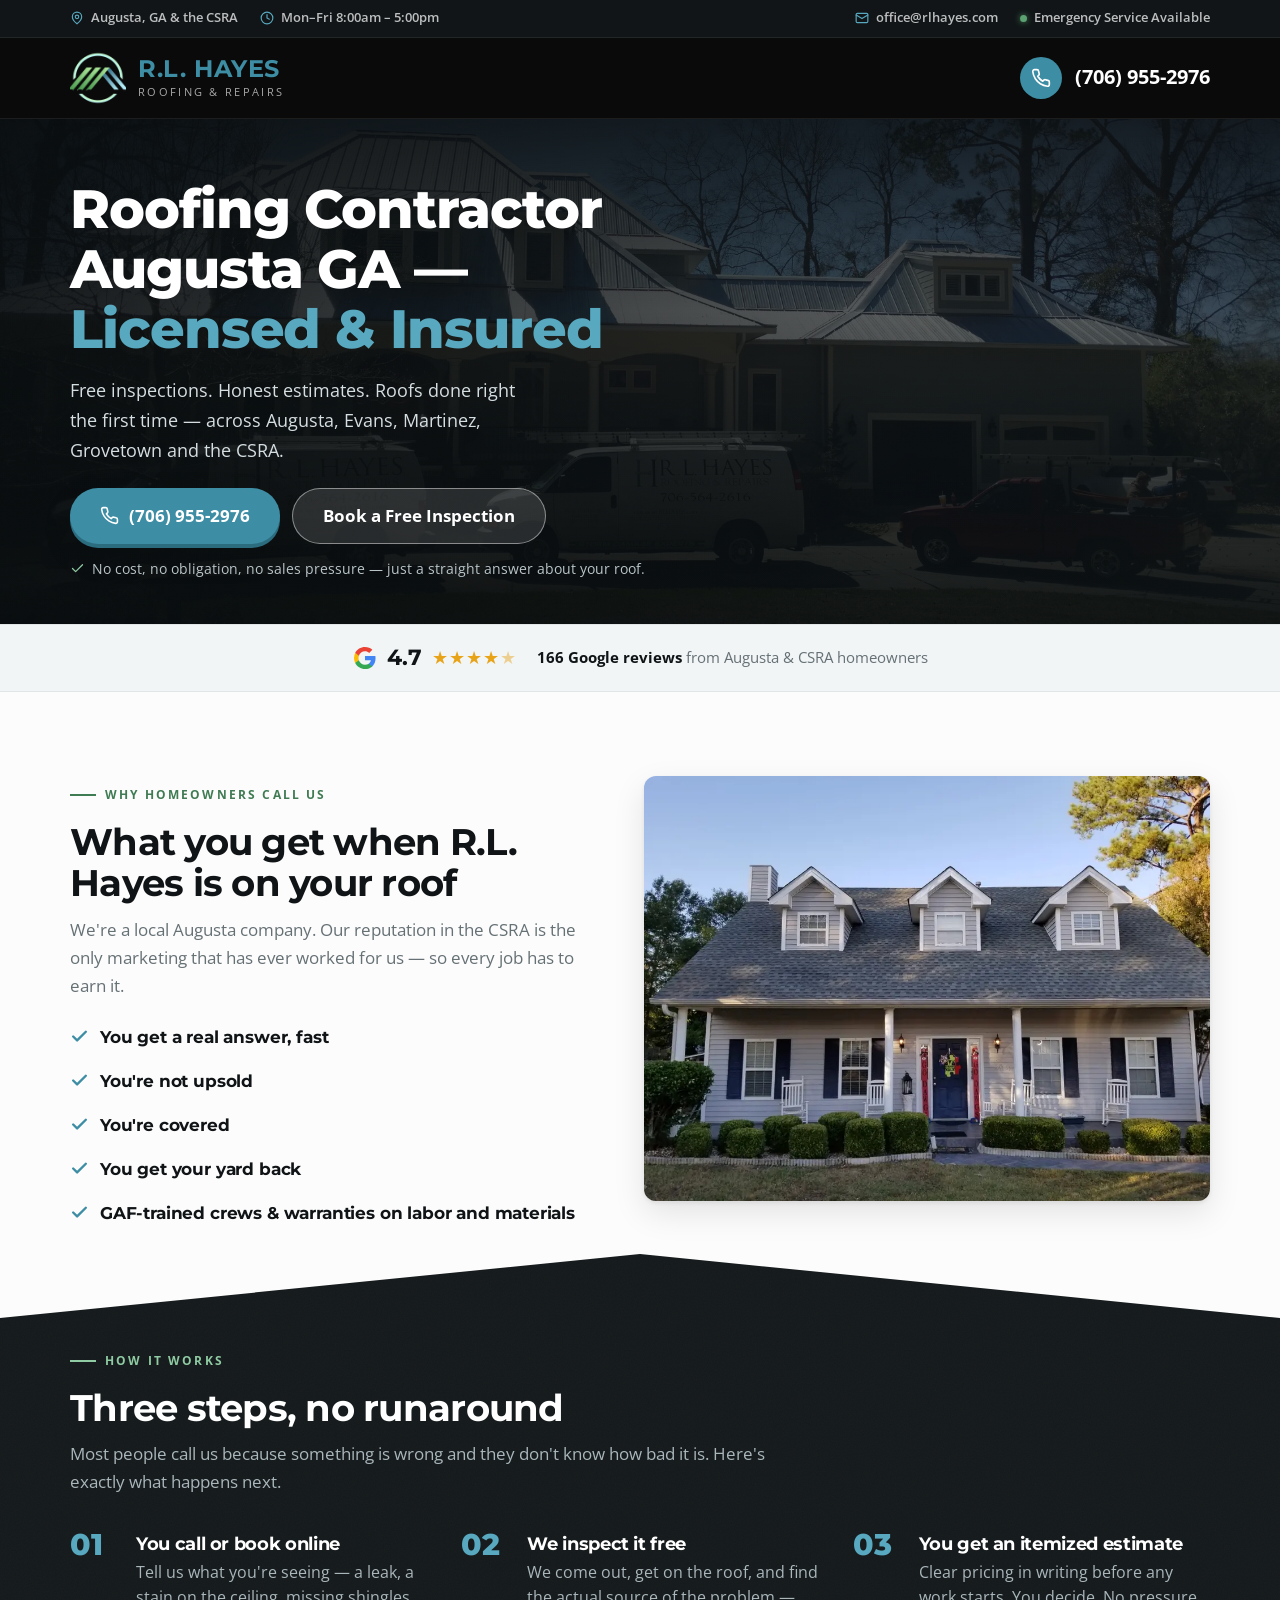
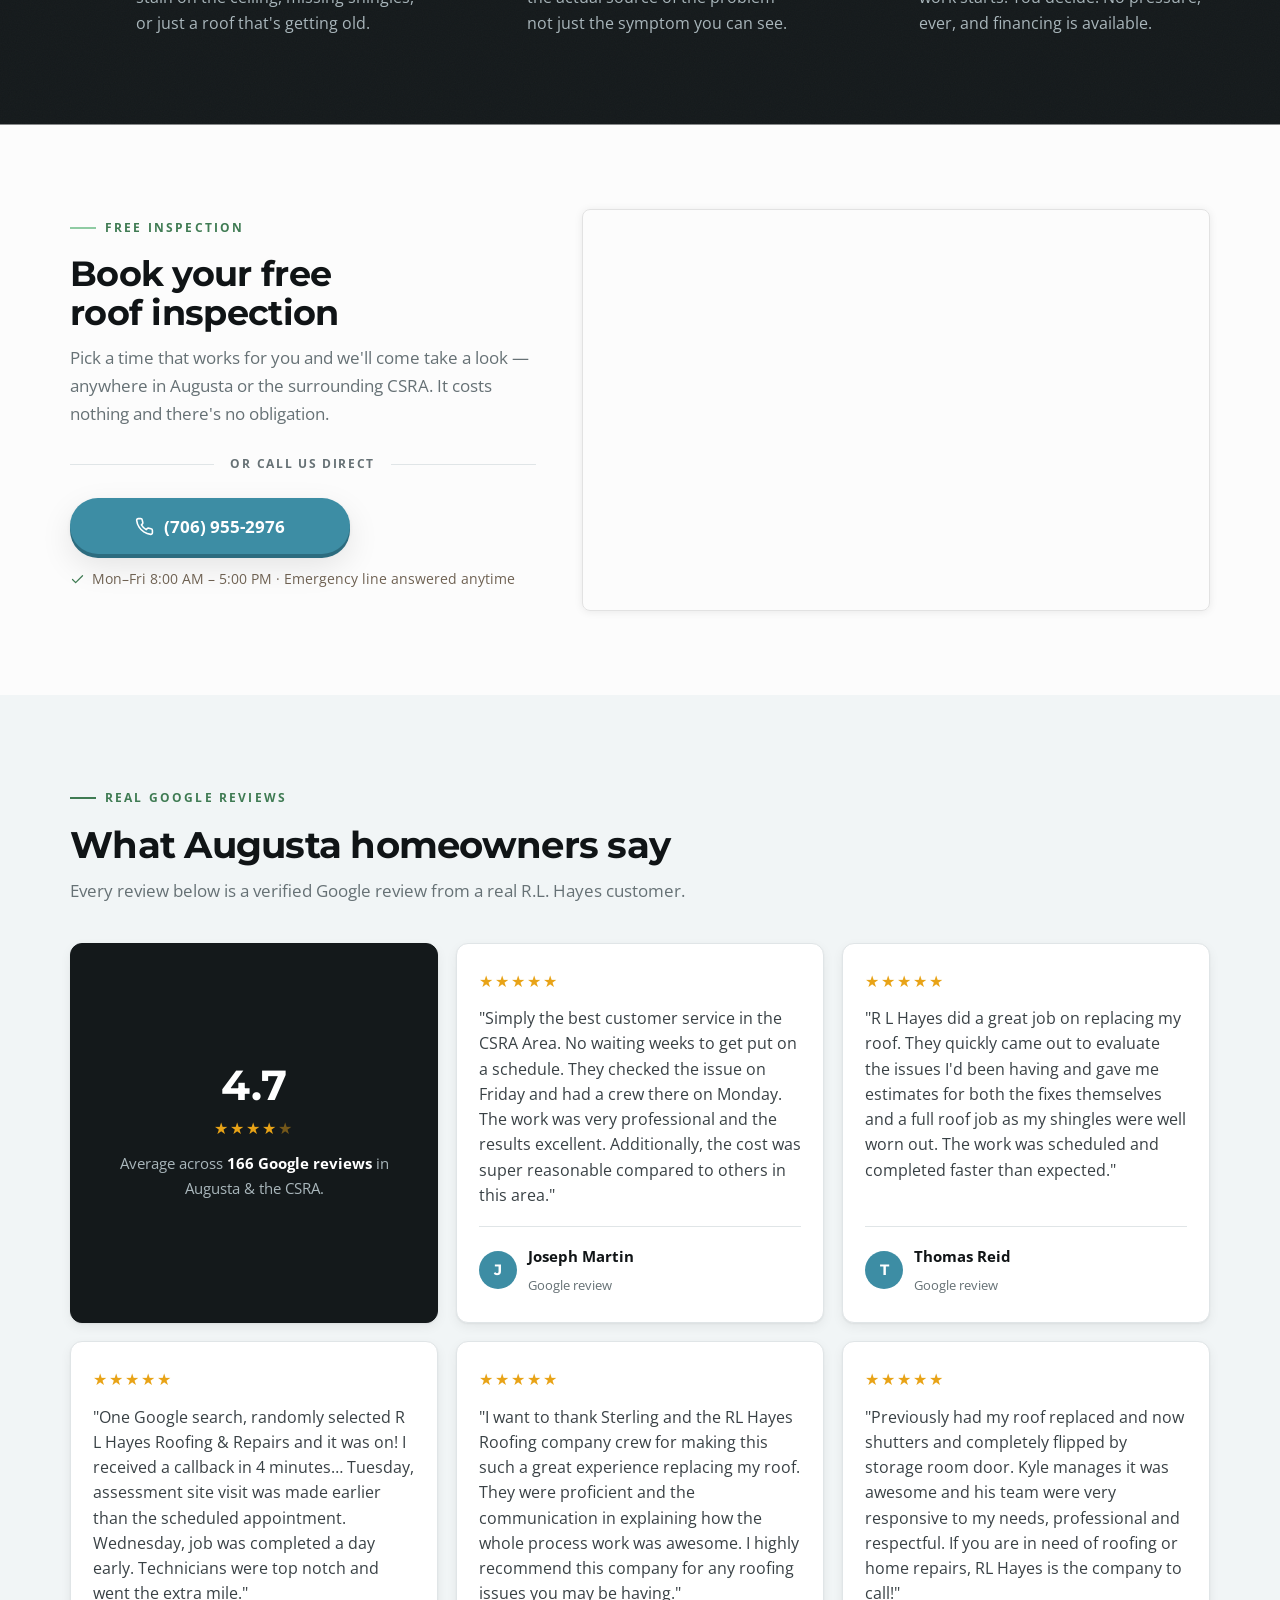
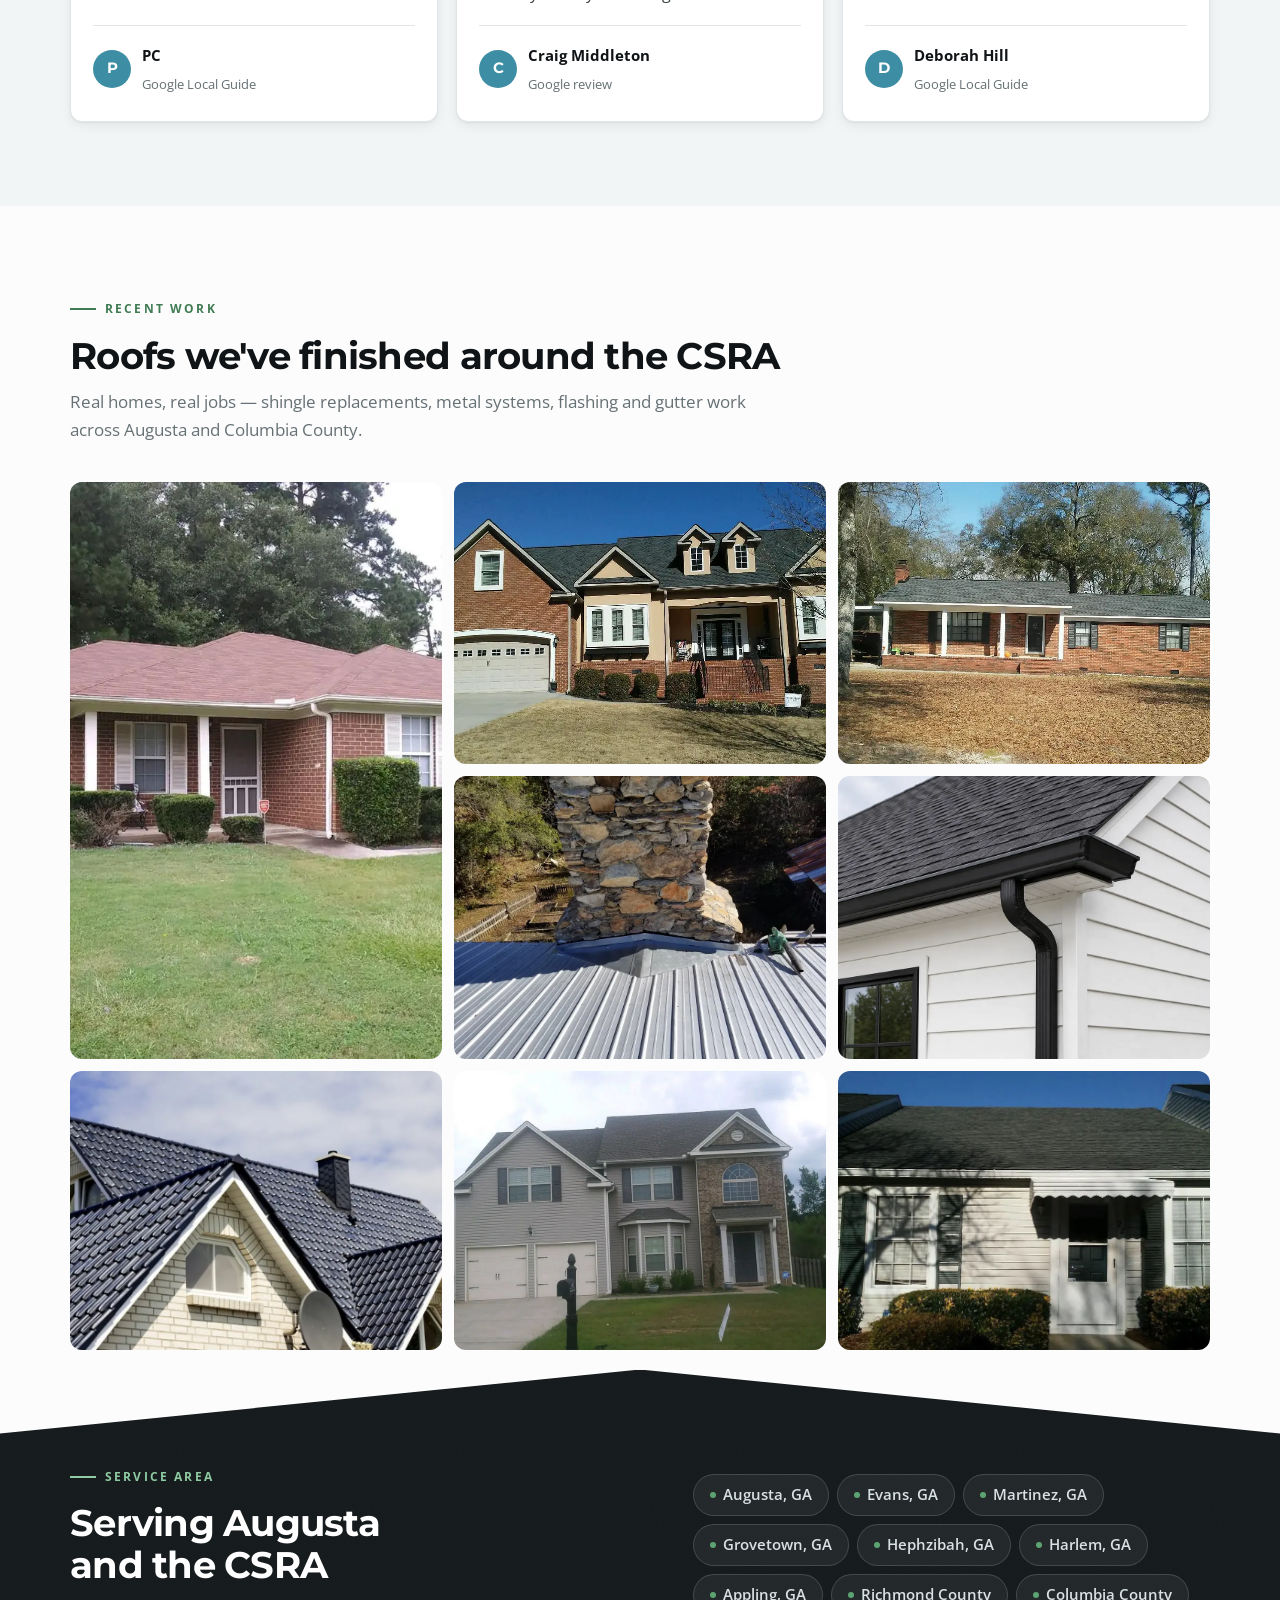
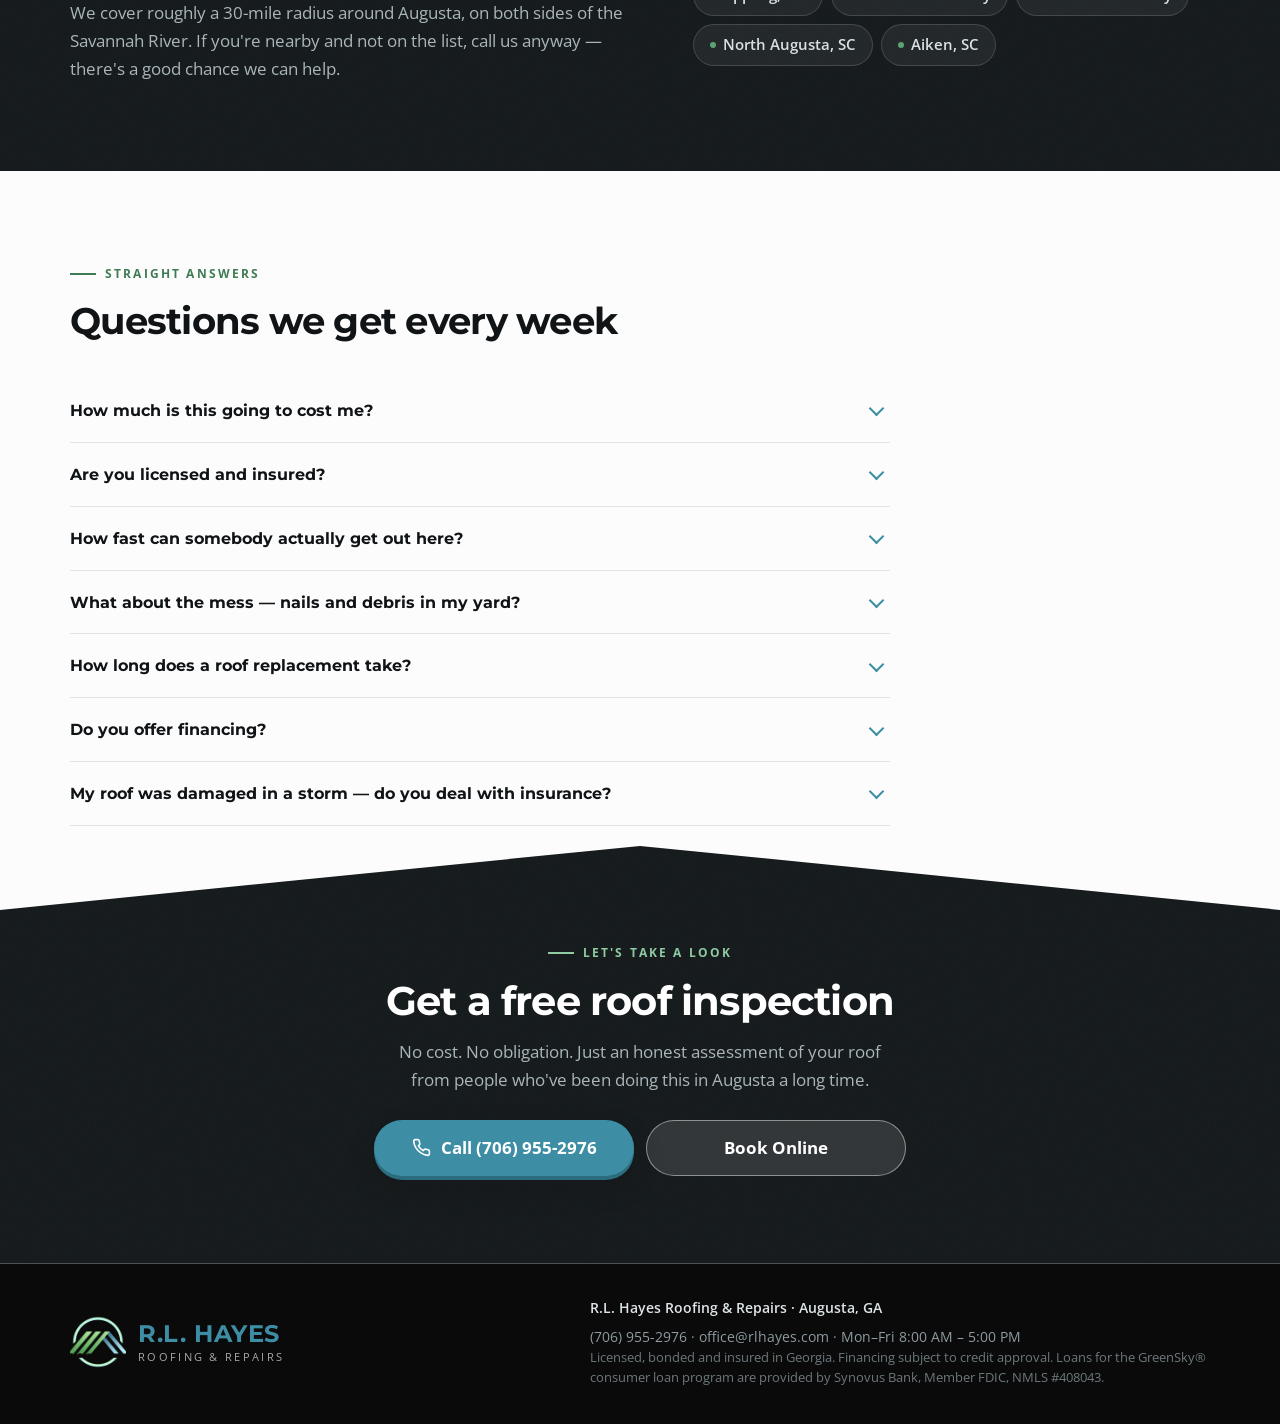
==== index.html @ 531ad945 "Move 4.7-average dark card to front of reviews grid on contractor page Co-Authored-By: Claude Fable " ====
<!DOCTYPE html>
<html lang="en">
<head>
<meta charset="utf-8">
<meta name="viewport" content="width=device-width, initial-scale=1">
<title>Roofing Contractor in Augusta, GA | R.L. Hayes Roofing &amp; Repairs</title>
<meta name="description" content="Augusta roofing contractor with 4.7 stars across 166 Google reviews. Free inspections, honest estimates, licensed &amp; insured. Call (706) 955-2976 or book online.">
<meta name="robots" content="noindex, follow">
<link rel="icon" href="assets/img/favicon.png">

<link rel="preconnect" href="https://fonts.googleapis.com">
<link rel="preconnect" href="https://fonts.gstatic.com" crossorigin>
<link href="https://fonts.googleapis.com/css2?family=Montserrat:wght@600;700;800&family=Open+Sans:wght@400;600;700&display=swap" rel="stylesheet">
<link rel="stylesheet" href="assets/css/style.css?v=2">
<link rel="preload" as="image" href="assets/img/hero-contractor.webp" fetchpriority="high">

<!-- Zenbooker booking widget -->
<link href="https://cdn.zenbooker.com/widget/latest/zenbooker.css" rel="stylesheet">

<!-- Google tag — replace AW-XXXXXXXXXX with the client's Google Ads ID -->
<script async src="https://www.googletagmanager.com/gtag/js?id=AW-XXXXXXXXXX"></script>
<script>
  window.dataLayer = window.dataLayer || [];
  function gtag(){dataLayer.push(arguments);}
  gtag('js', new Date());
  gtag('config', 'AW-XXXXXXXXXX');
</script>
</head>

<body data-page="roofing-contractor">

<!-- ===================== INFO BAR ===================== -->
<div class="infobar">
  <div class="wrap">
    <span class="info-item">
      <svg viewBox="0 0 24 24" class="ico-stroke" aria-hidden="true"><path d="M20 10c0 6-8 12-8 12S4 16 4 10a8 8 0 0 1 16 0z"/><circle cx="12" cy="10" r="3"/></svg>
      Augusta, GA &amp; the CSRA
    </span>
    <span class="info-item info-hours">
      <svg viewBox="0 0 24 24" class="ico-stroke" aria-hidden="true"><circle cx="12" cy="12" r="10"/><path d="M12 6v6l4 2"/></svg>
      Mon–Fri 8:00am – 5:00pm
    </span>
    <span class="info-gap"></span>
    <a class="info-item info-mail" href="mailto:office@rlhayes.com">
      <svg viewBox="0 0 24 24" class="ico-stroke" aria-hidden="true"><rect x="2" y="4" width="20" height="16" rx="2"/><path d="m22 7-10 6L2 7"/></svg>
      office@rlhayes.com
    </a>
    <span class="info-item">
      <span class="info-dot"></span>
      Emergency Service Available
    </span>
  </div>
</div>

<!-- ===================== HEADER ===================== -->
<header class="topbar">
  <div class="wrap">
    <div class="brand">
      <img class="brand-mark" src="assets/img/logo-mark.png" alt="R.L. Hayes Roofing &amp; Repairs" width="56" height="56">
      <span class="brand-txt">
        <span class="brand-name">R.L. HAYES</span>
        <span class="brand-sub">Roofing &amp; Repairs</span>
      </span>
    </div>
    <a class="top-call" href="tel:+17069552976" data-loc="header">
      <span class="ico">
        <svg viewBox="0 0 24 24" class="ico-stroke" aria-hidden="true"><path d="M22 16.92v3a2 2 0 0 1-2.18 2 19.79 19.79 0 0 1-8.63-3.07 19.5 19.5 0 0 1-6-6 19.79 19.79 0 0 1-3.07-8.67A2 2 0 0 1 4.11 2h3a2 2 0 0 1 2 1.72 12.84 12.84 0 0 0 .7 2.81 2 2 0 0 1-.45 2.11L8.09 9.91a16 16 0 0 0 6 6l1.27-1.27a2 2 0 0 1 2.11-.45 12.84 12.84 0 0 0 2.81.7A2 2 0 0 1 22 16.92z"/></svg>
      </span>
      <span>
        <span class="num">(706) 955-2976</span>
      </span>
    </a>
  </div>
</header>

<!-- ===================== HERO ===================== -->
<section class="hero">
  <div class="hero-media">
    <img src="assets/img/hero-contractor.webp" alt="R.L. Hayes roofing trucks parked at an Augusta area home" width="1900" height="1069" fetchpriority="high">
  </div>
  <div class="wrap">
    <div class="hero-copy">
      <h1 class="rise d1">Roofing Contractor Augusta GA — <em>Licensed &amp; Insured</em></h1>
      <p class="hero-sub rise d2">Free inspections. Honest estimates. Roofs done right the first time — across Augusta, Evans, Martinez, Grovetown and the CSRA.</p>

      <div class="cta-row rise d3">
        <a class="btn btn-call" href="tel:+17069552976" data-loc="hero">
          <svg viewBox="0 0 24 24" class="ico-stroke" aria-hidden="true"><path d="M22 16.92v3a2 2 0 0 1-2.18 2 19.79 19.79 0 0 1-8.63-3.07 19.5 19.5 0 0 1-6-6 19.79 19.79 0 0 1-3.07-8.67A2 2 0 0 1 4.11 2h3a2 2 0 0 1 2 1.72 12.84 12.84 0 0 0 .7 2.81 2 2 0 0 1-.45 2.11L8.09 9.91a16 16 0 0 0 6 6l1.27-1.27a2 2 0 0 1 2.11-.45 12.84 12.84 0 0 0 2.81.7A2 2 0 0 1 22 16.92z"/></svg>
          (706) 955-2976
        </a>
        <a class="btn btn-book" href="#book">Book a Free Inspection</a>
      </div>

      <p class="cta-note rise d4">
        <svg viewBox="0 0 24 24" class="ico-stroke" aria-hidden="true"><path d="M20 6 9 17l-5-5"/></svg>
        No cost, no obligation, no sales pressure — just a straight answer about your roof.
      </p>
    </div>
  </div>
</section>

<!-- ===================== GOOGLE STRIP ===================== -->
<div class="gbar">
  <div class="wrap">
    <div class="gbar-score">
      <svg class="g" viewBox="0 0 48 48" aria-hidden="true"><path fill="#4285F4" d="M45.1 24.5c0-1.6-.1-3.2-.4-4.7H24v8.9h11.8c-.5 2.7-2 5-4.4 6.6v5.5h7.1c4.1-3.8 6.6-9.5 6.6-16.3z"/><path fill="#34A853" d="M24 46c5.9 0 10.9-2 14.5-5.2l-7.1-5.5c-2 1.3-4.5 2.1-7.4 2.1-5.7 0-10.6-3.9-12.3-9.1H4.4v5.7C8 41.3 15.4 46 24 46z"/><path fill="#FBBC05" d="M11.7 28.3c-.4-1.3-.7-2.7-.7-4.3s.3-2.9.7-4.3v-5.7H4.4A22 22 0 0 0 2 24c0 3.6.9 6.9 2.4 9.9l7.3-5.6z"/><path fill="#EA4335" d="M24 10.6c3.2 0 6.1 1.1 8.4 3.3l6.3-6.3C34.9 4.1 29.9 2 24 2 15.4 2 8 6.7 4.4 13.7l7.3 5.7c1.7-5.2 6.6-9.1 12.3-9.1z"/></svg>
      <b>4.7</b>
      <span class="stars">★★★★<span style="opacity:.45">★</span></span>
    </div>
    <p class="gbar-txt"><b>166 Google reviews</b> from Augusta &amp; CSRA homeowners</p>
  </div>
</div>

<!-- ===================== BENEFITS ===================== -->
<section class="sec on-light">
  <div class="wrap">
    <div class="why-grid">
      <div>
        <div class="sec-head reveal">
          <span class="eyebrow">Why homeowners call us</span>
          <h2>What you get when R.L. Hayes is on your roof</h2>
          <p>We're a local Augusta company. Our reputation in the CSRA is the only marketing that has ever worked for us — so every job has to earn it.</p>
        </div>

        <ul class="checks">
          <li class="reveal" data-i="0">
            <span class="ck"><svg viewBox="0 0 24 24" class="ico-stroke" aria-hidden="true"><path d="M20 6 9 17l-5-5"/></svg></span>
            You get a real answer, fast
          </li>
          <li class="reveal" data-i="1">
            <span class="ck"><svg viewBox="0 0 24 24" class="ico-stroke" aria-hidden="true"><path d="M20 6 9 17l-5-5"/></svg></span>
            You're not upsold
          </li>
          <li class="reveal" data-i="2">
            <span class="ck"><svg viewBox="0 0 24 24" class="ico-stroke" aria-hidden="true"><path d="M20 6 9 17l-5-5"/></svg></span>
            You're covered
          </li>
          <li class="reveal" data-i="3">
            <span class="ck"><svg viewBox="0 0 24 24" class="ico-stroke" aria-hidden="true"><path d="M20 6 9 17l-5-5"/></svg></span>
            You get your yard back
          </li>
          <li class="reveal" data-i="4">
            <span class="ck"><svg viewBox="0 0 24 24" class="ico-stroke" aria-hidden="true"><path d="M20 6 9 17l-5-5"/></svg></span>
            GAF-trained crews &amp; warranties on labor and materials
          </li>
        </ul>
      </div>

      <figure class="why-img reveal" data-i="2">
        <img src="assets/img/job-cape.webp" alt="Finished shingle roof by R.L. Hayes on a two-story Augusta-area home" width="1000" height="750" loading="lazy">
      </figure>
    </div>
  </div>
</section>

<!-- ===================== STEPS ===================== -->
<section class="sec-dark pitch">
  <div class="wrap">
    <div class="sec-head reveal">
      <span class="eyebrow">How it works</span>
      <h2>Three steps, no runaround</h2>
      <p>Most people call us because something is wrong and they don't know how bad it is. Here's exactly what happens next.</p>
    </div>

    <div class="steps">
      <div class="step reveal" data-i="0">
        <h3>You call or book online</h3>
        <p>Tell us what you're seeing — a leak, a stain on the ceiling, missing shingles, or just a roof that's getting old.</p>
      </div>
      <div class="step reveal" data-i="1">
        <h3>We inspect it free</h3>
        <p>We come out, get on the roof, and find the actual source of the problem — not just the symptom you can see.</p>
      </div>
      <div class="step reveal" data-i="2">
        <h3>You get an itemized estimate</h3>
        <p>Clear pricing in writing before any work starts. You decide. No pressure, ever, and financing is available.</p>
      </div>
    </div>
  </div>
</section>

<!-- ===================== BOOKING ===================== -->
<section class="sec book-sec" id="book">
  <div class="wrap">
    <div class="book-layout">
      <div>
        <div class="book-head">
          <span class="eyebrow" style="color:var(--green-deep)">Free inspection</span>
          <h2>Book your free roof inspection</h2>
          <p>Pick a time that works for you and we'll come take a look — anywhere in Augusta or the surrounding CSRA. It costs nothing and there's no obligation.</p>
        </div>

        <div class="book-or">or call us direct</div>

        <div class="book-call">
          <a class="btn btn-call" href="tel:+17069552976" data-loc="booking-section">
            <svg viewBox="0 0 24 24" class="ico-stroke" aria-hidden="true"><path d="M22 16.92v3a2 2 0 0 1-2.18 2 19.79 19.79 0 0 1-8.63-3.07 19.5 19.5 0 0 1-6-6 19.79 19.79 0 0 1-3.07-8.67A2 2 0 0 1 4.11 2h3a2 2 0 0 1 2 1.72 12.84 12.84 0 0 0 .7 2.81 2 2 0 0 1-.45 2.11L8.09 9.91a16 16 0 0 0 6 6l1.27-1.27a2 2 0 0 1 2.11-.45 12.84 12.84 0 0 0 2.81.7A2 2 0 0 1 22 16.92z"/></svg>
            (706) 955-2976
          </a>
          <p class="cta-note" style="color:#6E6152">
            <svg viewBox="0 0 24 24" class="ico-stroke" aria-hidden="true" style="stroke:var(--green-deep)"><path d="M20 6 9 17l-5-5"/></svg>
            Mon–Fri 8:00 AM – 5:00 PM · Emergency line answered anytime
          </p>
        </div>
      </div>

      <!-- Start Zenbooker Booking Inline Embed code -->
      <div class="zen-wrapper" style="width: 100%; box-shadow: 0px 1px 8px rgba(0,0,0,0.08); border: 1px solid rgb(226, 226, 226); margin: auto; max-width: 1200px; overflow:hidden; position:relative; border-radius: 8px;">
        <div class="zenbooker-inline-widget" data-url="https://widget.zenbooker.com/book/1778688127930x942801148640165800?embed=true" style="min-width: 320px; height: 400px; border: 0; vertical-align: bottom; border-radius: 8px;"></div>
      </div>
      <!-- End Zenbooker Booking Inline Embed code -->
    </div>
  </div>
</section>

<!-- ===================== REVIEWS ===================== -->
<section class="sec sec-cream on-light">
  <div class="wrap">
    <div class="sec-head reveal">
      <span class="eyebrow">Real Google reviews</span>
      <h2>What Augusta homeowners say</h2>
      <p>Every review below is a verified Google review from a real R.L. Hayes customer.</p>
    </div>

    <div class="reviews">
      <article class="review reveal" data-i="0" style="background:var(--ink-2);border-color:var(--ink-2);color:#C8D2D6;justify-content:center;text-align:center">
        <div style="font-family:'Montserrat',sans-serif;font-weight:700;font-size:2.6rem;color:#fff;line-height:1">4.7</div>
        <div class="stars" style="justify-self:center;margin:8px 0 10px">★★★★<span style="opacity:.45">★</span></div>
        <p style="font-size:15px;color:#A9B6BB;margin:0">Average across <strong style="color:#fff">166 Google reviews</strong> in Augusta &amp; the CSRA.</p>
      </article>

      <article class="review reveal" data-i="1">
        <div class="stars">★★★★★</div>
        <blockquote>"Simply the best customer service in the CSRA Area. No waiting weeks to get put on a schedule. They checked the issue on Friday and had a crew there on Monday. The work was very professional and the results excellent. Additionally, the cost was super reasonable compared to others in this area."</blockquote>
        <footer><span class="av">J</span><span><span class="who">Joseph Martin</span><br><span class="src">Google review</span></span></footer>
      </article>

      <article class="review reveal" data-i="2">
        <div class="stars">★★★★★</div>
        <blockquote>"R L Hayes did a great job on replacing my roof. They quickly came out to evaluate the issues I'd been having and gave me estimates for both the fixes themselves and a full roof job as my shingles were well worn out. The work was scheduled and completed faster than expected."</blockquote>
        <footer><span class="av">T</span><span><span class="who">Thomas Reid</span><br><span class="src">Google review</span></span></footer>
      </article>

      <article class="review reveal" data-i="3">
        <div class="stars">★★★★★</div>
        <blockquote>"One Google search, randomly selected R L Hayes Roofing &amp; Repairs and it was on! I received a callback in 4 minutes… Tuesday, assessment site visit was made earlier than the scheduled appointment. Wednesday, job was completed a day early. Technicians were top notch and went the extra mile."</blockquote>
        <footer><span class="av">P</span><span><span class="who">PC</span><br><span class="src">Google Local Guide</span></span></footer>
      </article>

      <article class="review reveal" data-i="4">
        <div class="stars">★★★★★</div>
        <blockquote>"I want to thank Sterling and the RL Hayes Roofing company crew for making this such a great experience replacing my roof. They were proficient and the communication in explaining how the whole process work was awesome. I highly recommend this company for any roofing issues you may be having."</blockquote>
        <footer><span class="av">C</span><span><span class="who">Craig Middleton</span><br><span class="src">Google review</span></span></footer>
      </article>

      <article class="review reveal" data-i="5">
        <div class="stars">★★★★★</div>
        <blockquote>"Previously had my roof replaced and now shutters and completely flipped by storage room door. Kyle manages it was awesome and his team were very responsive to my needs, professional and respectful. If you are in need of roofing or home repairs, RL Hayes is the company to call!"</blockquote>
        <footer><span class="av">D</span><span><span class="who">Deborah Hill</span><br><span class="src">Google Local Guide</span></span></footer>
      </article>
    </div>
  </div>
</section>

<!-- ===================== GALLERY ===================== -->
<section class="sec on-light">
  <div class="wrap">
    <div class="sec-head reveal">
      <span class="eyebrow">Recent work</span>
      <h2>Roofs we've finished around the CSRA</h2>
      <p>Real homes, real jobs — shingle replacements, metal systems, flashing and gutter work across Augusta and Columbia County.</p>
    </div>

    <div class="gallery reveal">
      <figure class="tall"><img src="assets/img/job-cape-cod.webp" alt="Completed shingle roof replacement on a brick home" loading="lazy" width="1000" height="750"></figure>
      <figure><img src="assets/img/job-brick-two-story.webp" alt="New architectural shingle roof on a two-story brick home" loading="lazy" width="1000" height="563"></figure>
      <figure><img src="assets/img/job-white-metal.webp" alt="Standing seam metal roof installed on a farmhouse" loading="lazy" width="1000" height="563"></figure>
      <figure><img src="assets/img/job-chimney-flashing.webp" alt="Chimney flashing detail on a metal roof" loading="lazy" width="1000" height="750"></figure>
      <figure><img src="assets/img/job-gutter.webp" alt="New gutter and downspout installation" loading="lazy" width="1000" height="800"></figure>
      <figure><img src="assets/img/job-ranch-shingle.webp" alt="Ranch home with a completed shingle roof" loading="lazy" width="1000" height="608"></figure>
      <figure><img src="assets/img/job-two-story-tan.webp" alt="Two-story home with a new roof in the CSRA" loading="lazy" width="1000" height="750"></figure>
      <figure><img src="assets/img/job-green-ranch.webp" alt="Ranch home with a newly replaced roof in Augusta" loading="lazy" width="1000" height="563"></figure>
    </div>
  </div>
</section>

<!-- ===================== SERVICE AREA ===================== -->
<section class="sec-dark pitch">
  <div class="wrap">
    <div class="area-grid">
      <div class="reveal">
        <span class="eyebrow">Service area</span>
        <h2 style="font-size:clamp(1.6rem,5.4vw,2.3rem);margin-bottom:14px">Serving Augusta and the CSRA</h2>
        <p style="color:#A9B6BB">We cover roughly a 30-mile radius around Augusta, on both sides of the Savannah River. If you're nearby and not on the list, call us anyway — there's a good chance we can help.</p>
      </div>
      <ul class="cities reveal" data-i="1">
        <li>Augusta, GA</li>
        <li>Evans, GA</li>
        <li>Martinez, GA</li>
        <li>Grovetown, GA</li>
        <li>Hephzibah, GA</li>
        <li>Harlem, GA</li>
        <li>Appling, GA</li>
        <li>Richmond County</li>
        <li>Columbia County</li>
        <li>North Augusta, SC</li>
        <li>Aiken, SC</li>
      </ul>
    </div>
  </div>
</section>

<!-- ===================== FAQ ===================== -->
<section class="sec on-light">
  <div class="wrap">
    <div class="sec-head reveal">
      <span class="eyebrow">Straight answers</span>
      <h2>Questions we get every week</h2>
    </div>

    <div class="faq reveal">
      <details>
        <summary>How much is this going to cost me?</summary>
        <div class="ans"><p>It depends on the size and pitch of your roof, the material you choose, and how much of the decking underneath needs replacing — which nobody can tell you honestly over the phone. That's why the inspection and the written, itemized estimate are free. You'll see the number before you commit to anything.</p></div>
      </details>
      <details>
        <summary>Are you licensed and insured?</summary>
        <div class="ans"><p>Yes — R.L. Hayes Roofing &amp; Repairs is licensed, bonded and insured in Georgia, and our crews are GAF-trained. We carry warranties on both labor and materials, and you get all the manufacturer paperwork when the job is done.</p></div>
      </details>
      <details>
        <summary>How fast can somebody actually get out here?</summary>
        <div class="ans"><p>Quickly. Free inspections are usually scheduled within a few days, and genuine emergencies — active leaks, storm damage, exposed decking — get priority. Call the number on this page and we'll tell you the soonest we can be there.</p></div>
      </details>
      <details>
        <summary>What about the mess — nails and debris in my yard?</summary>
        <div class="ans"><p>Cleanup is part of the job. We clear the property and do a final walkthrough with you before we leave, so you can point out anything you're not happy with while we're still there.</p></div>
      </details>
      <details>
        <summary>How long does a roof replacement take?</summary>
        <div class="ans"><p>Most homes we replace are finished in a day or two. We schedule it at a time that works for your household and give you a clear start and end date up front.</p></div>
      </details>
      <details>
        <summary>Do you offer financing?</summary>
        <div class="ans"><p>Yes. We're a GreenSky® merchant, so you can break a roofing project into monthly payments instead of paying it all at once. Checking your options doesn't affect your credit. Ask us when we come out.</p></div>
      </details>
      <details>
        <summary>My roof was damaged in a storm — do you deal with insurance?</summary>
        <div class="ans"><p>We do this constantly. Call us <em>before</em> you call your insurance company if you can: we'll inspect and photograph the damage in the format adjusters need, before anything gets disturbed, then work with your adjuster directly.</p></div>
      </details>
    </div>
  </div>
</section>

<!-- ===================== FINAL CTA ===================== -->
<section class="sec-dark pitch final">
  <div class="wrap narrow">
    <span class="eyebrow" style="justify-content:center">Let's take a look</span>
    <h2>Get a free roof inspection</h2>
    <p>No cost. No obligation. Just an honest assessment of your roof from people who've been doing this in Augusta a long time.</p>
    <div class="cta-row">
      <a class="btn btn-call" href="tel:+17069552976" data-loc="final">
        <svg viewBox="0 0 24 24" class="ico-stroke" aria-hidden="true"><path d="M22 16.92v3a2 2 0 0 1-2.18 2 19.79 19.79 0 0 1-8.63-3.07 19.5 19.5 0 0 1-6-6 19.79 19.79 0 0 1-3.07-8.67A2 2 0 0 1 4.11 2h3a2 2 0 0 1 2 1.72 12.84 12.84 0 0 0 .7 2.81 2 2 0 0 1-.45 2.11L8.09 9.91a16 16 0 0 0 6 6l1.27-1.27a2 2 0 0 1 2.11-.45 12.84 12.84 0 0 0 2.81.7A2 2 0 0 1 22 16.92z"/></svg>
        Call (706) 955-2976
      </a>
      <a class="btn btn-book" href="#book">Book Online</a>
    </div>
  </div>
</section>

<!-- ===================== FOOTER ===================== -->
<footer class="foot">
  <div class="wrap">
    <div class="brand">
      <img class="brand-mark" src="assets/img/logo-mark.png" alt="R.L. Hayes Roofing &amp; Repairs" width="48" height="48">
      <span class="brand-txt">
        <span class="brand-name">R.L. HAYES</span>
        <span class="brand-sub">Roofing &amp; Repairs</span>
      </span>
    </div>
    <div>
      <p class="nap">R.L. Hayes Roofing &amp; Repairs · Augusta, GA</p>
      <p style="margin:0">(706) 955-2976 · office@rlhayes.com · Mon–Fri 8:00 AM – 5:00 PM</p>
      <p class="fine">Licensed, bonded and insured in Georgia. Financing subject to credit approval. Loans for the GreenSky® consumer loan program are provided by Synovus Bank, Member FDIC, NMLS #408043.</p>
    </div>
  </div>
</footer>

<!-- ===================== STICKY MOBILE CALL BAR ===================== -->
<div class="callbar">
  <a class="btn btn-call" href="tel:+17069552976" data-loc="sticky-bar">(706) 955-2976</a>
  <a class="btn btn-book" href="#book">Book Inspection</a>
</div>

<script src="https://cdn.zenbooker.com/widget/latest/zenbooker.js" defer></script>
<script src="assets/js/main.js?v=2" defer></script>
</body>
</html>
---- assets/css/style.css ----
/* ==========================================================================
   R.L. Hayes Roofing & Repairs — Google Ads landing pages
   Brand matched to rlhayes.com (2026 refresh):
     black header, teal #3D8DA4 primary, green #5CA372 secondary,
     Montserrat headings, Open Sans body, pill buttons.
   Signature motif: the roof-pitch notch — it echoes the chevron in the logo mark.
   ========================================================================== */

:root {
  /* Brand — taken from rlhayes.com computed styles */
  --teal:        #3D8DA4;   /* --primary: 193 46% 44% */
  --teal-bright: #58A9C0;
  --teal-deep:   #2C6C7F;
  --teal-pale:   #E4F0F4;   /* --accent: 193 40% 92% */
  --green:       #5CA372;   /* --secondary: 139 28% 50% */
  --green-deep:  #3F7B53;
  --green-soft:  #8FCBA3;

  --ink:      #0A0A0A;      /* header black */
  --ink-2:    #14191B;      /* dark sections */
  --ink-3:    #1E2427;

  --paper:  #FCFCFC;
  --mist:   #F1F5F6;
  --line:   #E0E5E7;
  --body:   #2B3134;
  --muted:  #667175;
  --star:   #E8A317;
  --alert:  #C4472B;

  --wrap: 1180px;
  --r: 12px;
  --pill: 999px;
  --pitch: 46px;

  --shadow-sm: 0 1px 2px rgba(10,10,10,.05), 0 4px 12px rgba(10,10,10,.06);
  --shadow-md: 0 2px 4px rgba(10,10,10,.07), 0 12px 32px rgba(10,10,10,.10);

  --grain: url("data:image/svg+xml,%3Csvg xmlns='http://www.w3.org/2000/svg' width='140' height='140'%3E%3Cfilter id='n'%3E%3CfeTurbulence type='fractalNoise' baseFrequency='.85' numOctaves='3'/%3E%3C/filter%3E%3Crect width='140' height='140' filter='url(%23n)' opacity='.32'/%3E%3C/svg%3E");
}

*, *::before, *::after { box-sizing: border-box; }

html { -webkit-text-size-adjust: 100%; scroll-behavior: smooth; }

body {
  margin: 0;
  background: var(--paper);
  color: var(--body);
  font: 400 17px/1.65 "Open Sans", ui-sans-serif, -apple-system, sans-serif;
  -webkit-font-smoothing: antialiased;
  overflow-x: hidden;
}

img { max-width: 100%; display: block; }

h1, h2, h3, .display {
  font-family: "Montserrat", ui-sans-serif, sans-serif;
  font-weight: 700;
  letter-spacing: -.02em;
  line-height: 1.12;
  color: #101416;
  margin: 0;
  text-wrap: balance;
}

p { margin: 0 0 1em; text-wrap: pretty; }
p:last-child { margin-bottom: 0; }

a { color: inherit; }

.wrap { width: 100%; max-width: var(--wrap); margin-inline: auto; padding-inline: 20px; }
.narrow { max-width: 780px; }

section { position: relative; }

/* --- Roof-pitch notch: echoes the chevron in the logo mark --------------- */
.pitch {
  clip-path: polygon(0 var(--pitch), 50% 0, 100% var(--pitch), 100% 100%, 0 100%);
  margin-top: calc(var(--pitch) * -1);
  padding-top: calc(var(--pitch) + 54px);
}

/* --- Eyebrow label ------------------------------------------------------ */
.eyebrow {
  display: inline-flex; align-items: center; gap: 9px;
  font-size: 12px; font-weight: 700;
  letter-spacing: .18em; text-transform: uppercase;
  color: var(--green-soft); margin-bottom: 16px;
}
.eyebrow::before { content: ""; width: 26px; height: 2px; background: var(--green-soft); flex: none; }
.on-light .eyebrow { color: var(--green-deep); }
.on-light .eyebrow::before { background: var(--green-deep); }

/* ==========================================================================
   Info bar — thin utility strip above the header, matching rlhayes.com
   ========================================================================== */
.infobar {
  position: relative; z-index: 21;
  background: #111517;
  border-bottom: 1px solid rgba(255,255,255,.07);
}
.infobar .wrap {
  display: flex; align-items: center; gap: 22px;
  padding-block: 8px;
  font-size: 12.5px; font-weight: 600; color: rgba(255,255,255,.72);
}
.info-item {
  display: inline-flex; align-items: center; gap: 7px;
  color: inherit; text-decoration: none; white-space: nowrap;
}
a.info-item:hover { color: #fff; }
.info-item svg { width: 14px; height: 14px; flex: none; }
.info-item svg.ico-stroke { stroke: var(--teal-bright); }
.info-gap { flex: 1; }
.info-dot {
  width: 7px; height: 7px; border-radius: 50%; flex: none;
  background: var(--green); box-shadow: 0 0 6px rgba(92,163,114,.8);
}

/* ==========================================================================
   Header — black bar + logo lockup, matching rlhayes.com
   ========================================================================== */
.topbar {
  position: relative; z-index: 20;
  background: var(--ink);
  border-bottom: 1px solid rgba(255,255,255,.08);
}
.topbar .wrap {
  display: flex; align-items: center; justify-content: space-between;
  gap: 16px; padding-block: 12px;
}

.brand { display: flex; align-items: center; gap: 12px; }
.brand-mark { width: 56px; height: 56px; flex: none; }
.brand-txt { display: flex; flex-direction: column; line-height: 1; }
.brand-name {
  font-family: "Montserrat", sans-serif; font-weight: 700;
  font-size: 24px; letter-spacing: .6px; color: var(--teal);
}
.brand-sub {
  font-size: 10.5px; font-weight: 400; letter-spacing: .22em;
  text-transform: uppercase; color: rgba(255,255,255,.65); margin-top: 6px;
}

.top-call { display: flex; align-items: center; gap: 13px; text-decoration: none; }
.top-call .num {
  font-family: "Open Sans", sans-serif; font-weight: 700;
  font-size: 20px; color: #fff; line-height: 1.1; white-space: nowrap;
}
.top-call .lbl {
  display: block; font-size: 10.5px; font-weight: 600; letter-spacing: .1em;
  text-transform: uppercase; color: rgba(255,255,255,.5); margin-top: 3px;
}
.top-call .ico {
  width: 42px; height: 42px; flex: none; border-radius: 50%;
  background: var(--teal); display: grid; place-items: center;
}
.top-call .ico svg { width: 20px; height: 20px; }

/* ==========================================================================
   Hero
   ========================================================================== */
.hero { position: relative; background: var(--ink); overflow: hidden; }
.hero-media { position: absolute; inset: 0; }
.hero-media img { width: 100%; height: 100%; object-fit: cover; }
.hero-media::after {
  content: ""; position: absolute; inset: 0;
  background:
    linear-gradient(180deg, rgba(8,12,14,.88) 0%, rgba(8,12,14,.60) 38%, rgba(8,12,14,.92) 100%),
    linear-gradient(90deg, rgba(8,12,14,.86) 0%, rgba(8,12,14,.18) 72%);
}
.hero-media::before {
  content: ""; position: absolute; inset: 0; z-index: 2;
  background-image: var(--grain); opacity: .14; mix-blend-mode: overlay;
  pointer-events: none;
}
.hero .wrap { position: relative; z-index: 3; padding-block: 46px 40px; }
.hero-copy { max-width: 680px; color: #fff; }

.hero h1 {
  font-size: clamp(1.95rem, 7vw, 3.35rem);
  font-weight: 800; color: #fff; margin-bottom: 16px;
}
.hero h1 em { font-style: normal; color: var(--teal-bright); }

.hero-sub {
  font-size: clamp(1rem, 4vw, 1.15rem);
  color: #D5DEE1; max-width: 46ch; margin-bottom: 22px;
}

/* Trust trio — exactly three, above the fold */
.trio { display: flex; flex-wrap: wrap; gap: 8px; margin-bottom: 24px; padding: 0; list-style: none; }
.trio li {
  display: flex; align-items: center; gap: 7px;
  background: rgba(255,255,255,.10);
  border: 1px solid rgba(255,255,255,.20);
  backdrop-filter: blur(3px);
  border-radius: var(--pill); padding: 7px 15px 7px 12px;
  font-size: 13.5px; font-weight: 600; color: #fff;
}
.trio svg { width: 15px; height: 15px; flex: none; }
.trio .stars { color: var(--star); letter-spacing: -1px; }

/* CTA buttons — pills, matching their site */
.cta-row { display: flex; flex-wrap: wrap; gap: 12px; }

.btn {
  display: inline-flex; align-items: center; justify-content: center; gap: 10px;
  min-height: 56px; padding: 0 30px;
  border: 0; border-radius: var(--pill);
  font: 700 17px/1 "Open Sans", sans-serif;
  text-decoration: none; cursor: pointer;
  transition: transform .16s ease, box-shadow .16s ease, background .16s ease;
}
.btn svg { width: 19px; height: 19px; flex: none; }
.btn:hover { transform: translateY(-2px); }
.btn:active { transform: translateY(0); }

.btn-call {
  background: var(--teal); color: #fff;
  box-shadow: 0 4px 0 var(--teal-deep), var(--shadow-md);
}
.btn-call:hover { background: var(--teal-bright); }
.btn-call:active { box-shadow: 0 1px 0 var(--teal-deep); transform: translateY(3px); }

.btn-book {
  background: rgba(255,255,255,.12); color: #fff;
  border: 1.5px solid rgba(255,255,255,.45);
  backdrop-filter: blur(4px);
}
.btn-book:hover { background: rgba(255,255,255,.2); }

.on-light .btn-book {
  background: #fff; color: var(--teal);
  border: 1.5px solid var(--teal);
  box-shadow: var(--shadow-sm);
}
.on-light .btn-book:hover { background: var(--teal-pale); }

.cta-note {
  margin-top: 14px; font-size: 13.5px; color: #B9C5C9;
  display: flex; align-items: center; gap: 7px;
}
.cta-note svg { width: 15px; height: 15px; flex: none; }

/* ==========================================================================
   Google review strip
   ========================================================================== */
.gbar { background: var(--mist); border-block: 1px solid var(--line); }
.gbar .wrap {
  display: flex; align-items: center; justify-content: center;
  flex-wrap: wrap; gap: 10px 20px; padding-block: 15px; text-align: center;
}
.gbar-score { display: flex; align-items: center; gap: 10px; }
.gbar-score .g { width: 24px; height: 24px; flex: none; }
.gbar-score b { font-family: "Montserrat", sans-serif; font-size: 22px; color: #101416; }
.gbar .stars { color: var(--star); font-size: 18px; letter-spacing: 1px; }
.gbar-txt { font-size: 14.5px; color: var(--muted); font-weight: 400; }
.gbar-txt b { color: #101416; font-weight: 700; }

/* ==========================================================================
   Section frames
   ========================================================================== */
.sec { padding-block: 62px; }
.sec-dark { background: var(--ink-2); color: #C8D2D6; padding-block: 66px; }
.sec-dark::before {
  content: ""; position: absolute; inset: 0;
  background-image: var(--grain); opacity: .10; pointer-events: none;
}
.sec-dark > * { position: relative; z-index: 1; }
.sec-dark h2, .sec-dark h3 { color: #fff; }

.sec-cream { background: var(--mist); }

.sec-head { max-width: 720px; margin-bottom: 38px; }
.sec-head h2 { font-size: clamp(1.55rem, 5.2vw, 2.3rem); margin-bottom: 12px; }
.sec-head p { color: var(--muted); font-size: 17px; }
.sec-dark .sec-head p { color: #A9B6BB; }

/* ==========================================================================
   Benefits
   ========================================================================== */
.benefits { display: grid; gap: 14px; }
.benefit {
  background: #fff; border: 1px solid var(--line); border-radius: var(--r);
  padding: 24px 22px; box-shadow: var(--shadow-sm);
  border-top: 3px solid var(--teal);
}
.benefit .ico {
  width: 46px; height: 46px; border-radius: 50%; background: var(--teal-pale);
  display: grid; place-items: center; margin-bottom: 15px;
}
.benefit .ico svg { width: 23px; height: 23px; }
.benefit h3 { font-size: 1.12rem; margin-bottom: 8px; }
.benefit p { font-size: 15.5px; color: var(--muted); }

/* ==========================================================================
   Steps
   ========================================================================== */
.steps { display: grid; gap: 26px; counter-reset: s; }
.step { position: relative; padding-left: 66px; counter-increment: s; }
.step::before {
  content: counter(s, decimal-leading-zero);
  position: absolute; left: 0; top: -4px;
  font-family: "Montserrat", sans-serif; font-weight: 800; font-size: 30px;
  color: var(--teal-bright); line-height: 1;
}
.step::after {
  content: ""; position: absolute; left: 22px; top: 34px; bottom: -26px;
  width: 1px; background: rgba(88,169,192,.30);
}
.step:last-child::after { display: none; }
.step h3 { font-size: 1.1rem; margin-bottom: 6px; }
.step p { font-size: 15.5px; color: #A9B6BB; }

/* ==========================================================================
   Booking (Zenbooker)
   ========================================================================== */
.book-sec { background: var(--paper); }
.book-head { text-align: center; max-width: 660px; margin: 0 auto 30px; }
.book-head h2 { font-size: clamp(1.55rem, 5.2vw, 2.2rem); margin-bottom: 12px; }
.book-head p { color: var(--muted); }

.book-or {
  display: flex; align-items: center; gap: 16px;
  max-width: 620px; margin: 26px auto 24px;
  color: var(--muted); font-size: 12px; font-weight: 700;
  letter-spacing: .14em; text-transform: uppercase;
}
.book-or::before, .book-or::after { content: ""; height: 1px; background: var(--line); flex: 1; }
.book-call { text-align: center; }
.book-call .btn { width: min(100%, 420px); }
.zen-wrapper { margin-top: 8px; }

/* ==========================================================================
   Reviews
   ========================================================================== */
.reviews { display: grid; gap: 16px; }
.review {
  background: #fff; border: 1px solid var(--line); border-radius: var(--r);
  padding: 24px 22px; box-shadow: var(--shadow-sm);
  display: flex; flex-direction: column;
}
.review .stars { color: var(--star); font-size: 16px; letter-spacing: 2px; margin-bottom: 12px; }
.review blockquote { margin: 0 0 18px; font-size: 15.6px; line-height: 1.62; color: #394145; }
.review footer {
  margin-top: auto; padding-top: 15px; border-top: 1px solid var(--line);
  display: flex; align-items: center; gap: 11px;
}
.review .av {
  width: 38px; height: 38px; border-radius: 50%; flex: none;
  background: var(--teal); color: #fff;
  display: grid; place-items: center;
  font-family: "Montserrat", sans-serif; font-weight: 700; font-size: 15px;
}
.review .who { font-weight: 700; font-size: 15px; color: #101416; }
.review .src { font-size: 12.5px; color: var(--muted); }

/* ==========================================================================
   Gallery
   ========================================================================== */
.gallery { display: grid; gap: 10px; grid-template-columns: repeat(2, 1fr); }
.gallery figure { margin: 0; border-radius: var(--r); overflow: hidden; background: var(--ink-3); }
.gallery img {
  width: 100%; height: 100%; object-fit: cover; aspect-ratio: 4/3;
  transition: transform .5s cubic-bezier(.2,.7,.3,1);
}
.gallery figure:hover img { transform: scale(1.05); }
.gallery .tall { grid-row: span 2; }
.gallery .tall img { aspect-ratio: 4/6.2; }

/* ==========================================================================
   Service area
   ========================================================================== */
.area-grid { display: grid; gap: 30px; }
.cities { display: flex; flex-wrap: wrap; gap: 8px; list-style: none; padding: 0; margin: 0; }
.cities li {
  background: #fff; border: 1px solid var(--line); border-radius: var(--pill);
  padding: 8px 16px; font-size: 14.5px; font-weight: 600; color: #101416;
  display: flex; align-items: center; gap: 7px;
}
.cities li::before {
  content: ""; width: 6px; height: 6px; border-radius: 50%;
  background: var(--green); flex: none;
}
.sec-dark .cities li {
  background: rgba(255,255,255,.06); border-color: rgba(255,255,255,.15); color: #D8E1E4;
}

/* ==========================================================================
   FAQ
   ========================================================================== */
.faq { max-width: 820px; }
.faq details { border-bottom: 1px solid var(--line); }
.faq summary {
  list-style: none; cursor: pointer;
  padding: 20px 44px 20px 0; position: relative;
  font-family: "Montserrat", sans-serif; font-weight: 700; font-size: 1.02rem;
  line-height: 1.4; color: #101416;
}
.faq summary::-webkit-details-marker { display: none; }
.faq summary::after {
  content: ""; position: absolute; right: 8px; top: 50%;
  width: 11px; height: 11px; margin-top: -7px;
  border-right: 2.5px solid var(--teal); border-bottom: 2.5px solid var(--teal);
  transform: rotate(45deg); transition: transform .25s ease;
}
.faq details[open] summary::after { transform: rotate(-135deg); margin-top: -2px; }
.faq .ans { padding: 0 8px 22px 0; color: var(--muted); font-size: 15.6px; }
.faq .ans p { margin-bottom: .7em; }

/* ==========================================================================
   Final CTA
   ========================================================================== */
.final { text-align: center; }
.final h2 { font-size: clamp(1.65rem, 5.8vw, 2.5rem); margin-bottom: 14px; }
.final p { color: #A9B6BB; max-width: 52ch; margin-inline: auto; margin-bottom: 26px; }
.final .cta-row { justify-content: center; }
.final .btn { min-width: 260px; }
.final .cta-note { justify-content: center; }

/* ==========================================================================
   Footer — no links, no leaks
   ========================================================================== */
.foot { background: var(--ink); color: #8E9BA0; padding: 32px 0 36px; text-align: center; font-size: 14px; }
.foot .brand { justify-content: center; margin-bottom: 16px; }
.foot .nap { color: #DDE5E8; font-weight: 600; margin-bottom: 6px; }
.foot .fine { font-size: 12.5px; color: #6C787C; margin-top: 14px; line-height: 1.6; }

/* ==========================================================================
   Sticky mobile call bar
   ========================================================================== */
.callbar {
  position: fixed; left: 0; right: 0; bottom: 0; z-index: 60;
  display: grid; grid-template-columns: 1fr 1fr; gap: 9px;
  padding: 9px 12px calc(9px + env(safe-area-inset-bottom));
  background: rgba(10,10,10,.97);
  backdrop-filter: blur(8px);
  border-top: 1px solid rgba(255,255,255,.12);
  box-shadow: 0 -6px 24px rgba(0,0,0,.3);
  /* Hidden while the hero (which has its own call/book buttons) is on screen;
     main.js adds .show once the visitor scrolls past it. */
  transform: translateY(110%);
  transition: transform .35s ease;
}
.callbar.show { transform: translateY(0); }
.callbar .btn { min-height: 52px; padding: 0 12px; font-size: 15.5px; box-shadow: none; }
.callbar .btn:hover { transform: none; }
.callbar .btn-book { background: rgba(255,255,255,.10); border-color: rgba(255,255,255,.32); }

body { padding-bottom: 76px; }

/* ==========================================================================
   Entrance animation
   ========================================================================== */
@media (prefers-reduced-motion: no-preference) {
  .rise { opacity: 0; transform: translateY(16px); animation: rise .7s cubic-bezier(.2,.7,.3,1) forwards; }
  .d1 { animation-delay: .06s } .d2 { animation-delay: .14s }
  .d3 { animation-delay: .22s } .d4 { animation-delay: .30s } .d5 { animation-delay: .38s }
  @keyframes rise { to { opacity: 1; transform: none; } }

  .reveal { opacity: 0; transform: translateY(20px); transition: opacity .6s ease, transform .6s cubic-bezier(.2,.7,.3,1); }
  .reveal.in { opacity: 1; transform: none; }
}

/* ==========================================================================
   Icons
   ========================================================================== */
.ico-stroke {
  fill: none; stroke: currentColor; stroke-width: 2;
  stroke-linecap: round; stroke-linejoin: round;
}
.top-call .ico svg.ico-stroke { stroke: #fff; }
.benefit .ico svg.ico-stroke { stroke: var(--teal); }
.trio svg.ico-stroke { stroke: var(--green-soft); }
.cta-note svg.ico-stroke { stroke: var(--green-soft); }

/* ==========================================================================
   Small phones — keep the header to one tight line
   ========================================================================== */
@media (max-width: 760px) {
  .info-mail { display: none; }
}
@media (max-width: 520px) {
  .infobar .wrap { gap: 12px; font-size: 11.5px; padding-block: 7px; }
  .info-hours { display: none; }
  .topbar .wrap { padding-block: 10px; gap: 10px; }
  .brand-mark { width: 44px; height: 44px; }
  .brand-name { font-size: 18px; }
  .brand-sub { font-size: 8.5px; letter-spacing: .16em; margin-top: 4px; }
  .top-call { gap: 8px; }
  .top-call .ico { display: none; }
  .top-call .num { font-size: 16px; }
  .top-call .lbl { display: none; }
  .hero h1 { font-size: clamp(1.8rem, 7.6vw, 2.4rem); }
}

/* ==========================================================================
   Desktop
   ========================================================================== */
@media (min-width: 700px) {
  .benefits { grid-template-columns: repeat(2, 1fr); gap: 18px; }
  .reviews  { grid-template-columns: repeat(2, 1fr); gap: 18px; }
  .gallery  { grid-template-columns: repeat(3, 1fr); gap: 12px; }
  .hero .wrap { padding-block: 76px 68px; }
  .sec { padding-block: 84px; }
  .sec-dark { padding-block: 88px; }
}

@media (min-width: 950px) {
  :root { --pitch: 64px; }
  body { padding-bottom: 0; }
  .callbar { display: none; }

  .benefits { grid-template-columns: repeat(4, 1fr); }
  .reviews  { grid-template-columns: repeat(3, 1fr); }
  .steps    { grid-template-columns: repeat(3, 1fr); gap: 34px; }
  .step::after { display: none; }

  .hero .wrap { padding-block: 104px 92px; }

  .area-grid { grid-template-columns: 1.1fr 1fr; align-items: center; gap: 54px; }

  .book-layout { display: grid; grid-template-columns: 1fr 1.35fr; gap: 46px; align-items: start; }
  .book-layout .book-head { text-align: left; margin: 0; }
  .book-layout .book-call { text-align: left; }
  .book-layout .book-or { margin-inline: 0; }
  .book-layout .book-call .btn { width: auto; min-width: 280px; }

  .foot { text-align: left; }
  .foot .wrap { display: flex; align-items: center; justify-content: space-between; gap: 30px; flex-wrap: wrap; }
  .foot .brand { margin-bottom: 0; }
  .foot .fine { max-width: 620px; margin-top: 0; }
}

/* Focus visibility for keyboard users */
:focus-visible { outline: 3px solid var(--teal-bright); outline-offset: 3px; border-radius: 4px; }

/* ==========================================================================
   Roofing-contractor page only — tighter hero so the Google reviews bar
   sits above the fold on a typical laptop screen
   ========================================================================== */
body[data-page="roofing-contractor"] .hero .wrap { padding-block: 38px 30px; }
@media (min-width: 700px) {
  body[data-page="roofing-contractor"] .hero .wrap { padding-block: 54px 40px; }
}
@media (min-width: 950px) {
  body[data-page="roofing-contractor"] .hero .wrap { padding-block: 60px 44px; }
}

/* ==========================================================================
   Why-us — checkmark list + photo (roofing-contractor page)
   ========================================================================== */
.why-grid { display: grid; gap: 30px; align-items: start; }
.why-grid .sec-head { margin-bottom: 16px; }
.checks { list-style: none; margin: 0; padding: 0; display: grid; gap: 2px; }
.checks li {
  display: flex; align-items: center; gap: 11px;
  padding: 7px 0;
  font-family: "Montserrat", sans-serif; font-weight: 700;
  font-size: 16px; color: #101416; letter-spacing: -.01em;
}
.checks .ck { flex: none; display: grid; place-items: center; }
.checks .ck svg { width: 19px; height: 19px; }
.checks .ck svg.ico-stroke { stroke: var(--teal); stroke-width: 3; }
.why-img { margin: 0; }
.why-img img { width: 100%; height: auto; border-radius: var(--r); box-shadow: var(--shadow-md); }
@media (min-width: 950px) {
  .why-grid { grid-template-columns: 1fr 1.1fr; gap: 60px; }
  .checks li { font-size: 17px; }
}

/* Roof-replacement page — same tighter hero */
body[data-page="roof-replacement"] .hero .wrap { padding-block: 38px 30px; }
@media (min-width: 700px) {
  body[data-page="roof-replacement"] .hero .wrap { padding-block: 54px 40px; }
}
@media (min-width: 950px) {
  body[data-page="roof-replacement"] .hero .wrap { padding-block: 60px 44px; }
}

/* Materials/options card images — uniform crop, never distorted */
.opt-img {
  width: 100%; height: auto;
  aspect-ratio: 16 / 10; object-fit: cover;
  border-radius: 8px;
}
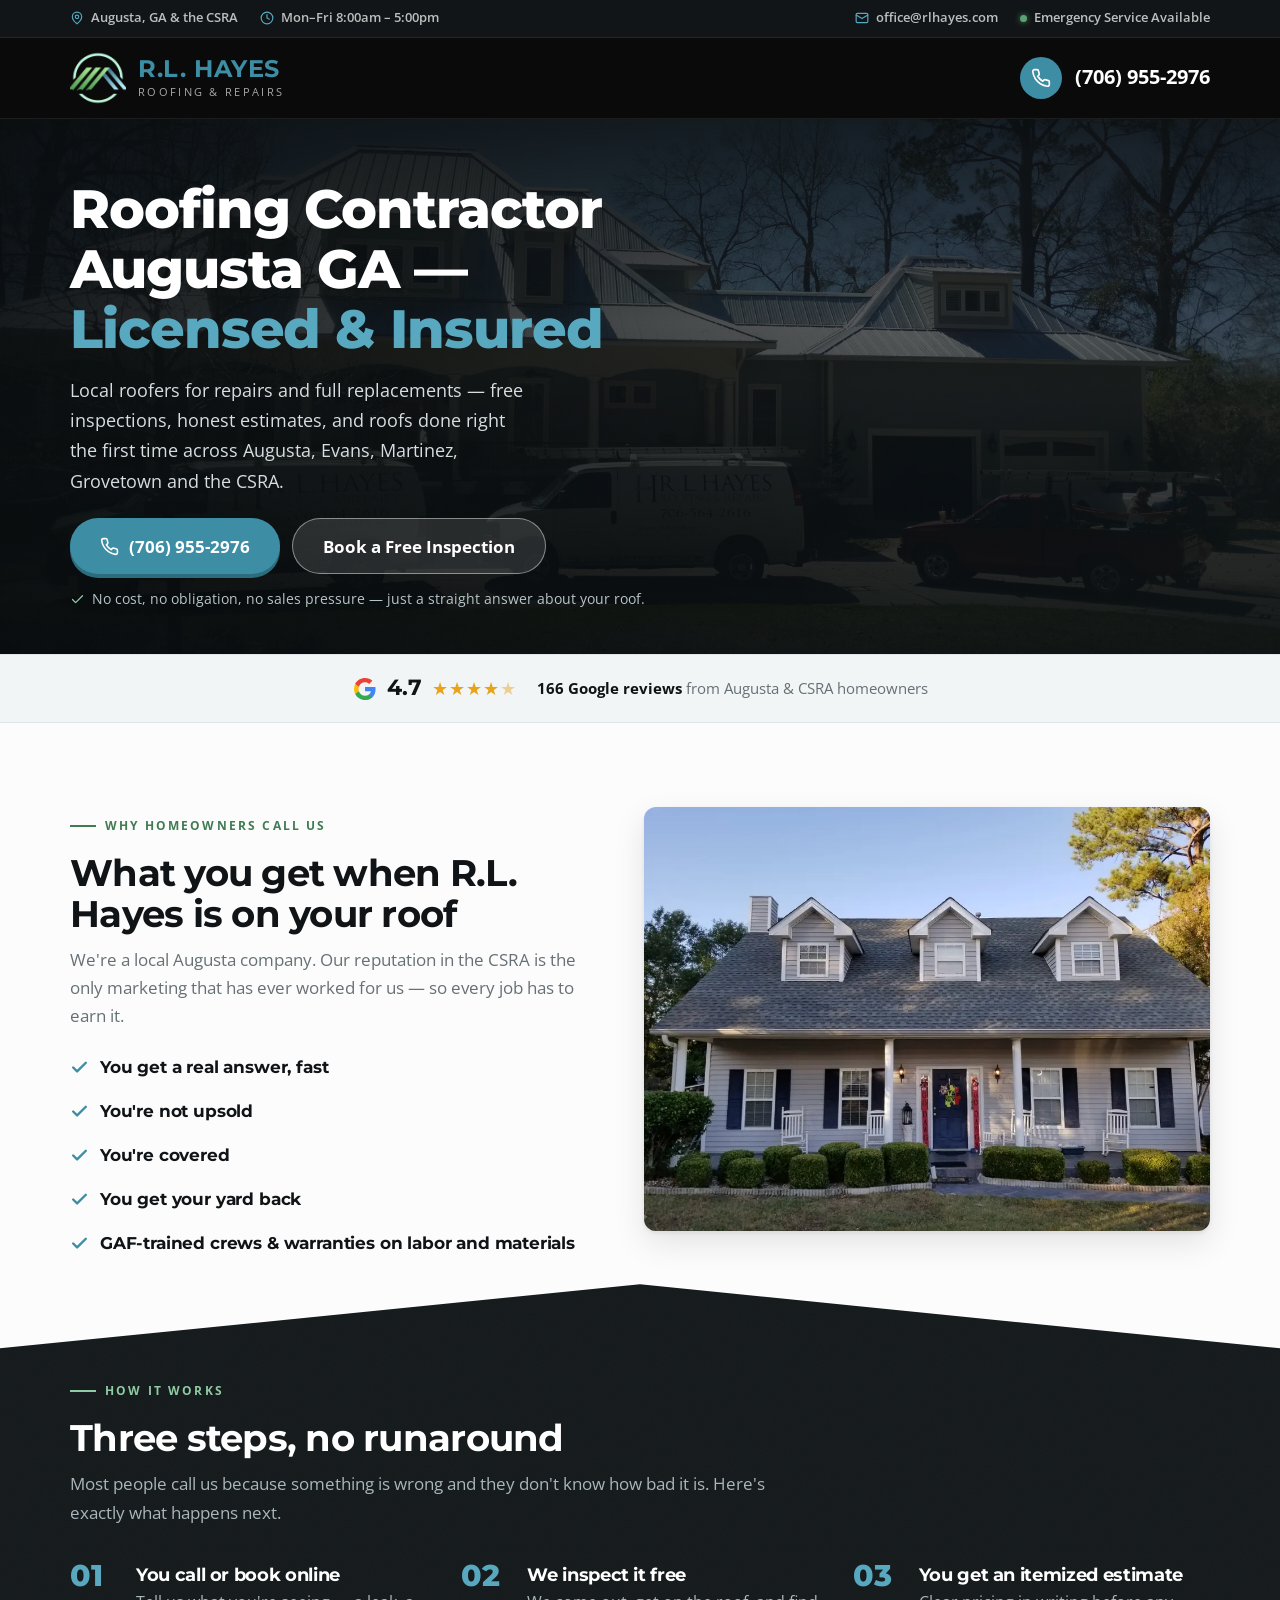
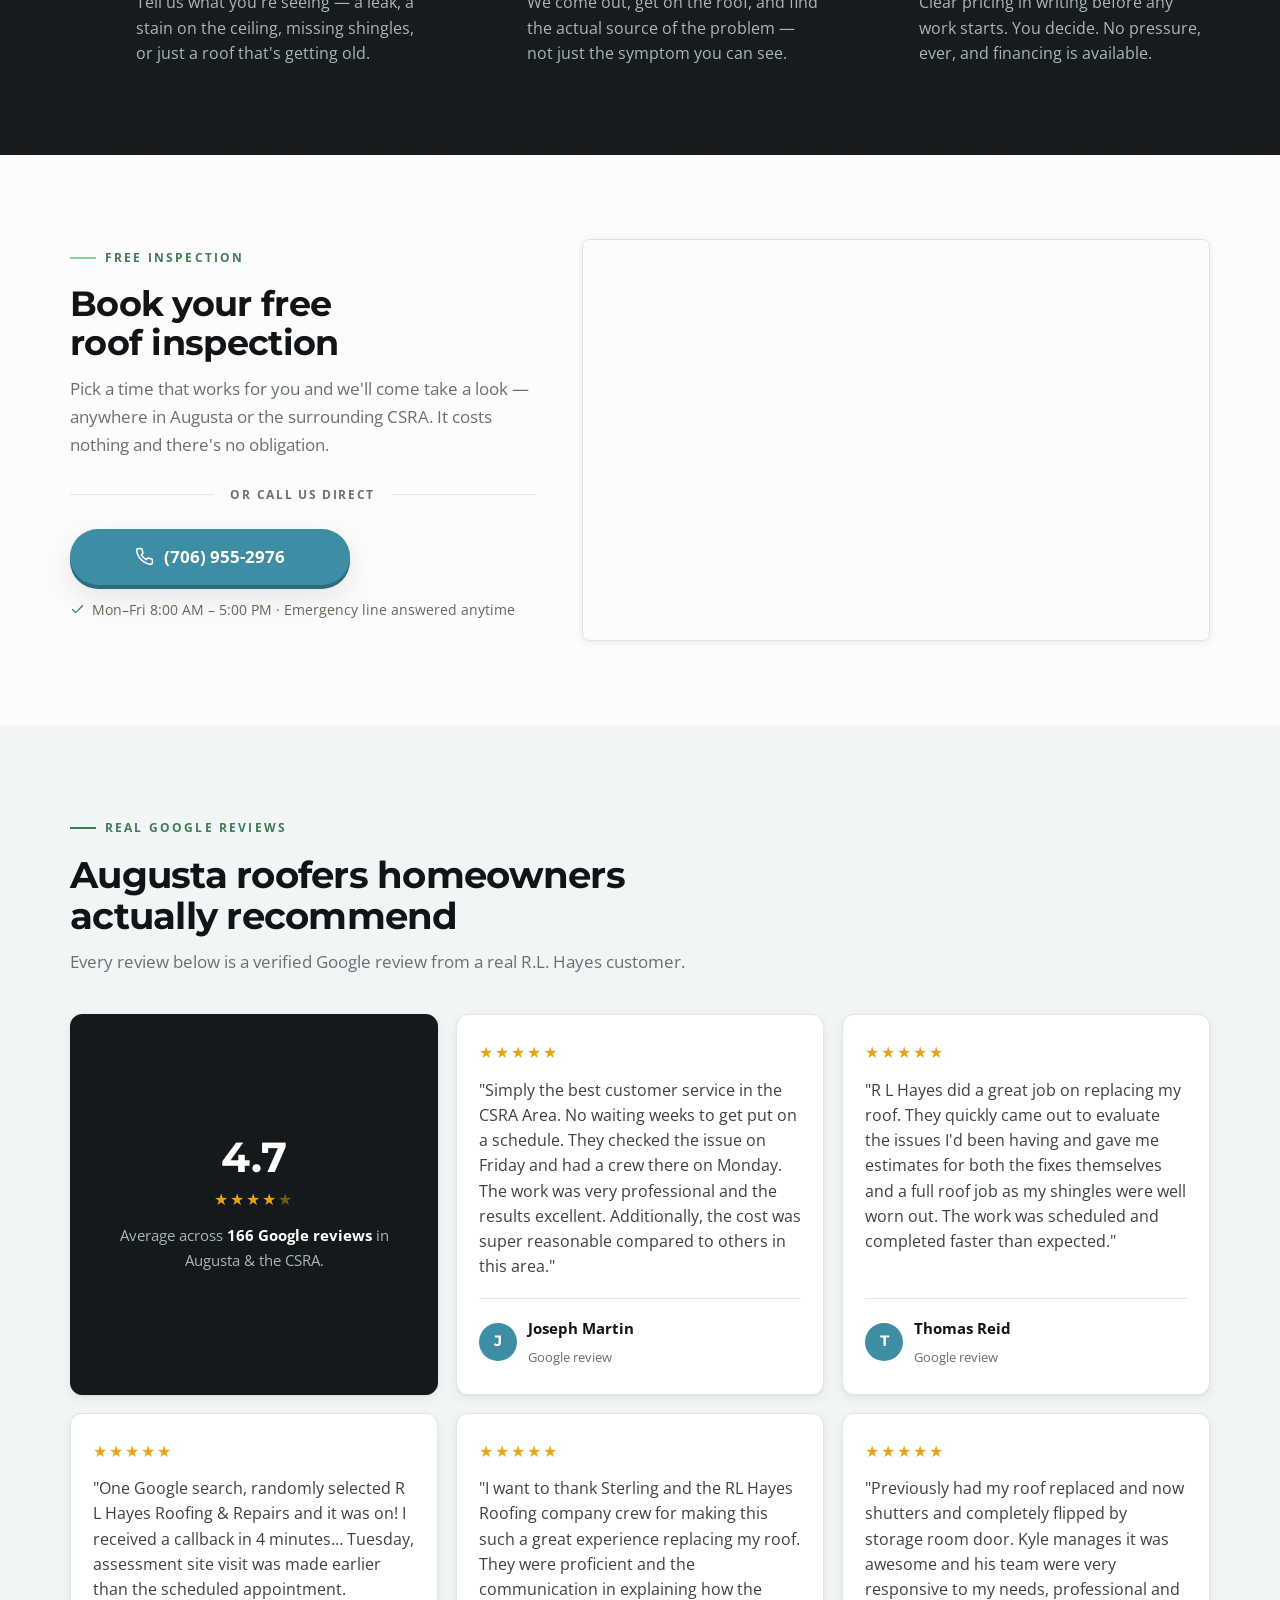
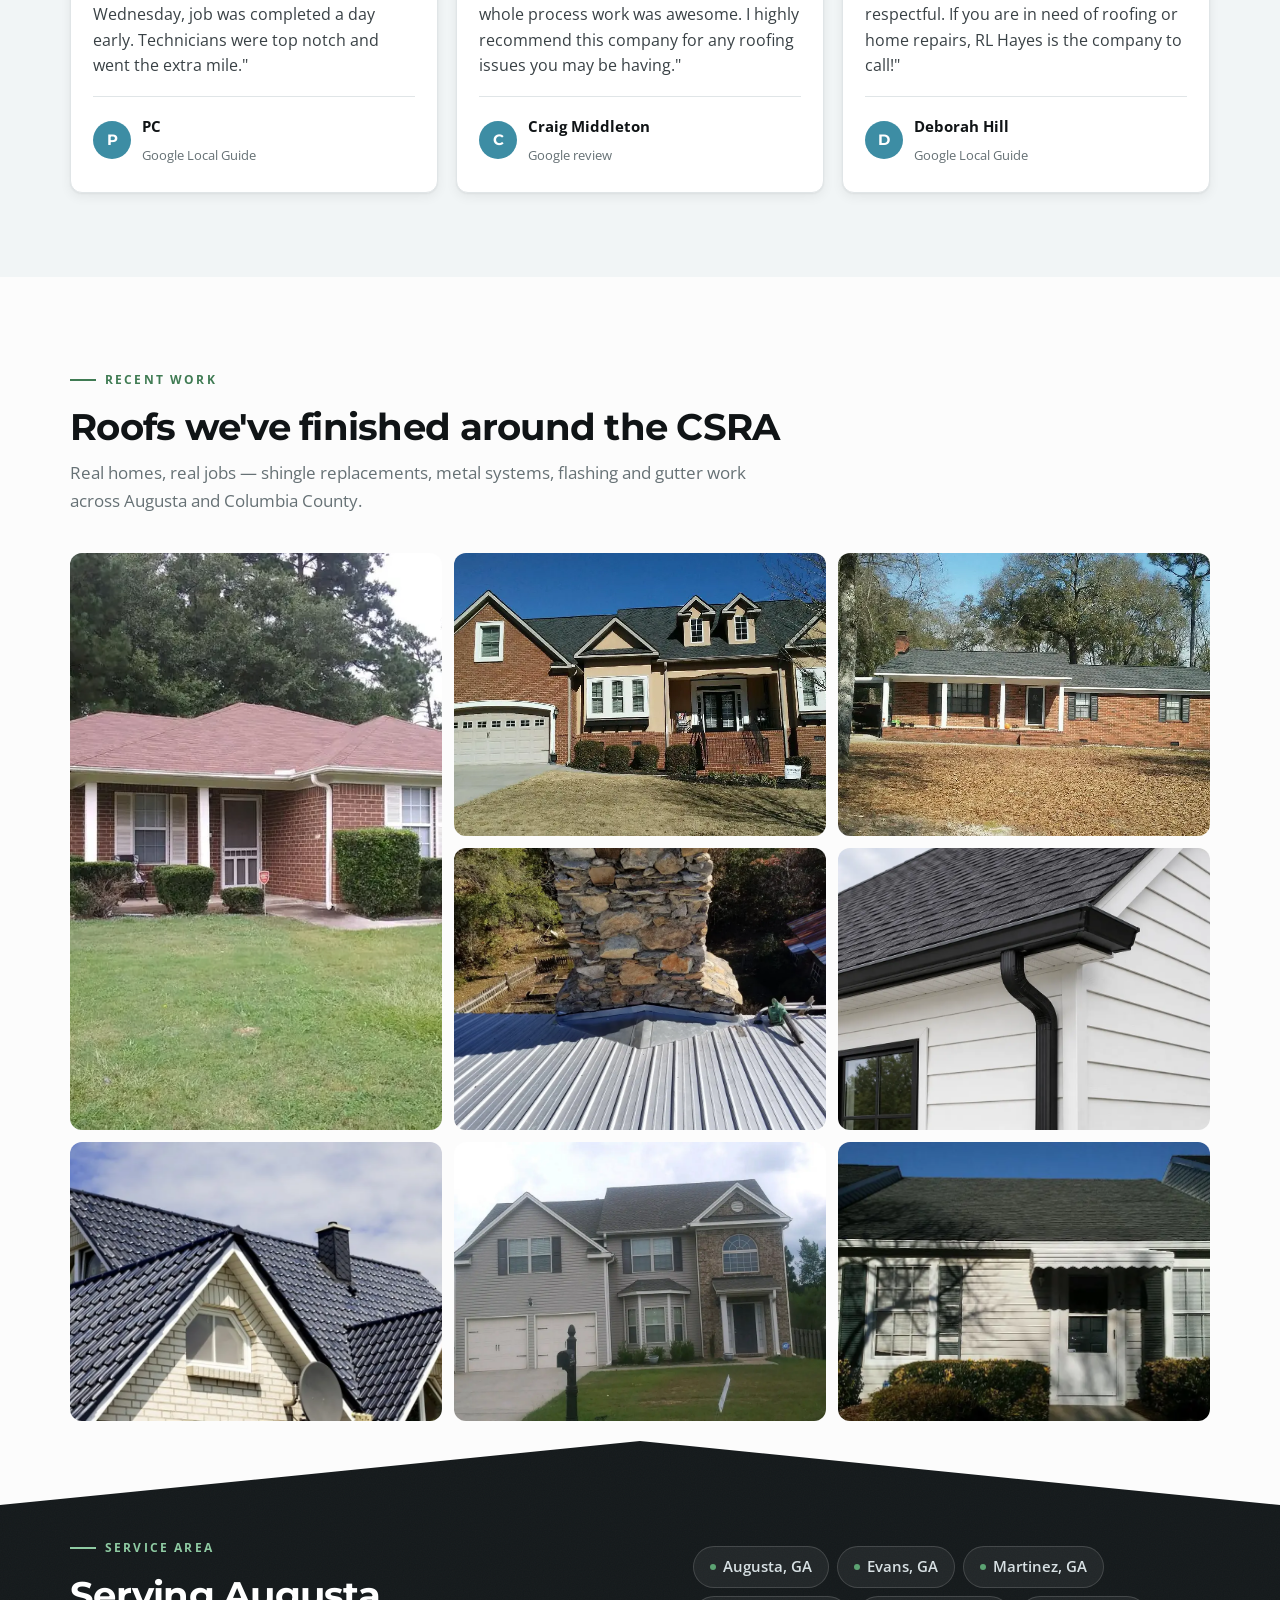
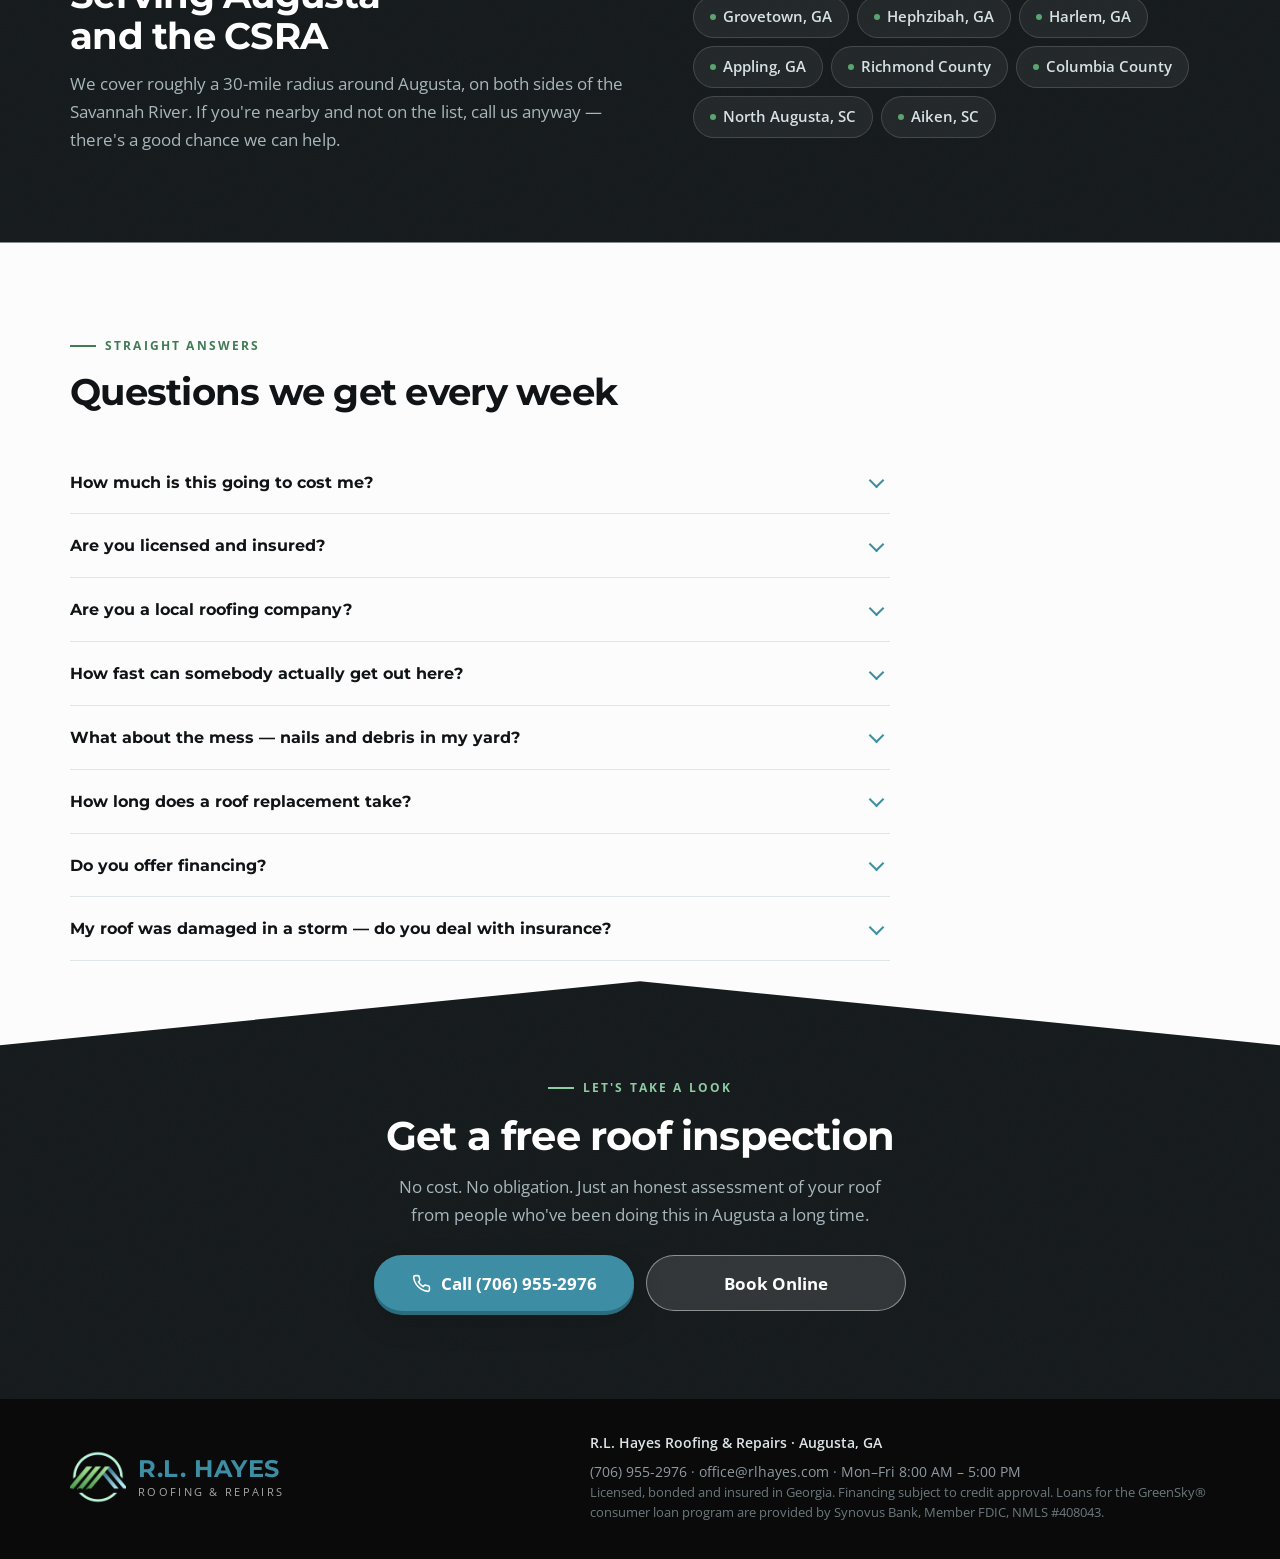
==== commit dee95ddf: "Weave 'roofers' and 'roofing company' into contractor page copy Message-match fix for the Roofing Co" ====
--- a/index.html
+++ b/index.html
@@ -12,18 +12,24 @@
 <link rel="preconnect" href="https://fonts.gstatic.com" crossorigin>
 <link href="https://fonts.googleapis.com/css2?family=Montserrat:wght@600;700;800&family=Open+Sans:wght@400;600;700&display=swap" rel="stylesheet">
 <link rel="stylesheet" href="assets/css/style.css?v=2">
-<link rel="preload" as="image" href="assets/img/hero-contractor.webp" fetchpriority="high">
+<link rel="preload" as="image" href="assets/img/hero-contractor.webp" imagesrcset="assets/img/hero-contractor-800.webp 800w, assets/img/hero-contractor.webp 1900w" imagesizes="100vw" fetchpriority="high">
 
 <!-- Zenbooker booking widget -->
-<link href="https://cdn.zenbooker.com/widget/latest/zenbooker.css" rel="stylesheet">
-
-<!-- Google tag — replace AW-XXXXXXXXXX with the client's Google Ads ID -->
-<script async src="https://www.googletagmanager.com/gtag/js?id=AW-XXXXXXXXXX"></script>
+<link href="https://cdn.zenbooker.com/widget/latest/zenbooker.css" rel="stylesheet" media="print" onload="this.media='all'">
+<noscript><link href="https://cdn.zenbooker.com/widget/latest/zenbooker.css" rel="stylesheet"></noscript>
+
+<!-- Google tag (gtag.js) — GA4 installed. When the Google Ads call conversion is
+     created, add its gtag('config','AW-…') line plus the phone snippet below. -->
+<script async src="https://www.googletagmanager.com/gtag/js?id=G-RRHRE8E6Z5"></script>
 <script>
   window.dataLayer = window.dataLayer || [];
   function gtag(){dataLayer.push(arguments);}
   gtag('js', new Date());
-  gtag('config', 'AW-XXXXXXXXXX');
+  gtag('config', 'G-RRHRE8E6Z5');
+  gtag('config', 'AW-16493269497');
+  gtag('config', 'AW-16493269497/hXI_CLeV69kcEPmjzbg9', {
+    'phone_conversion_number': '(706) 955-2976'
+  });
 </script>
 </head>
 
@@ -76,12 +82,12 @@
 <!-- ===================== HERO ===================== -->
 <section class="hero">
   <div class="hero-media">
-    <img src="assets/img/hero-contractor.webp" alt="R.L. Hayes roofing trucks parked at an Augusta area home" width="1900" height="1069" fetchpriority="high">
+    <img src="assets/img/hero-contractor.webp" srcset="assets/img/hero-contractor-800.webp 800w, assets/img/hero-contractor.webp 1900w" sizes="100vw" alt="R.L. Hayes roofing trucks parked at an Augusta area home" width="1900" height="1069" fetchpriority="high">
   </div>
   <div class="wrap">
     <div class="hero-copy">
       <h1 class="rise d1">Roofing Contractor Augusta GA — <em>Licensed &amp; Insured</em></h1>
-      <p class="hero-sub rise d2">Free inspections. Honest estimates. Roofs done right the first time — across Augusta, Evans, Martinez, Grovetown and the CSRA.</p>
+      <p class="hero-sub rise d2">Local roofers for repairs and full replacements — free inspections, honest estimates, and roofs done right the first time across Augusta, Evans, Martinez, Grovetown and the CSRA.</p>
 
       <div class="cta-row rise d3">
         <a class="btn btn-call" href="tel:+17069552976" data-loc="hero">
@@ -218,7 +224,7 @@
   <div class="wrap">
     <div class="sec-head reveal">
       <span class="eyebrow">Real Google reviews</span>
-      <h2>What Augusta homeowners say</h2>
+      <h2>Augusta roofers homeowners actually recommend</h2>
       <p>Every review below is a verified Google review from a real R.L. Hayes customer.</p>
     </div>
 
@@ -328,6 +334,10 @@
         <div class="ans"><p>Yes — R.L. Hayes Roofing &amp; Repairs is licensed, bonded and insured in Georgia, and our crews are GAF-trained. We carry warranties on both labor and materials, and you get all the manufacturer paperwork when the job is done.</p></div>
       </details>
       <details>
+        <summary>Are you a local roofing company?</summary>
+        <div class="ans"><p>Yes — R.L. Hayes is a local roofing company based in Augusta, licensed, bonded and insured in Georgia. Our GAF-trained crews handle repairs and full replacements across the CSRA, both sides of the Savannah River.</p></div>
+      </details>
+      <details>
         <summary>How fast can somebody actually get out here?</summary>
         <div class="ans"><p>Quickly. Free inspections are usually scheduled within a few days, and genuine emergencies — active leaks, storm damage, exposed decking — get priority. Call the number on this page and we'll tell you the soonest we can be there.</p></div>
       </details>
@@ -392,6 +402,6 @@
 </div>
 
 <script src="https://cdn.zenbooker.com/widget/latest/zenbooker.js" defer></script>
-<script src="assets/js/main.js?v=2" defer></script>
+<script src="assets/js/main.js?v=3" defer></script>
 </body>
 </html>
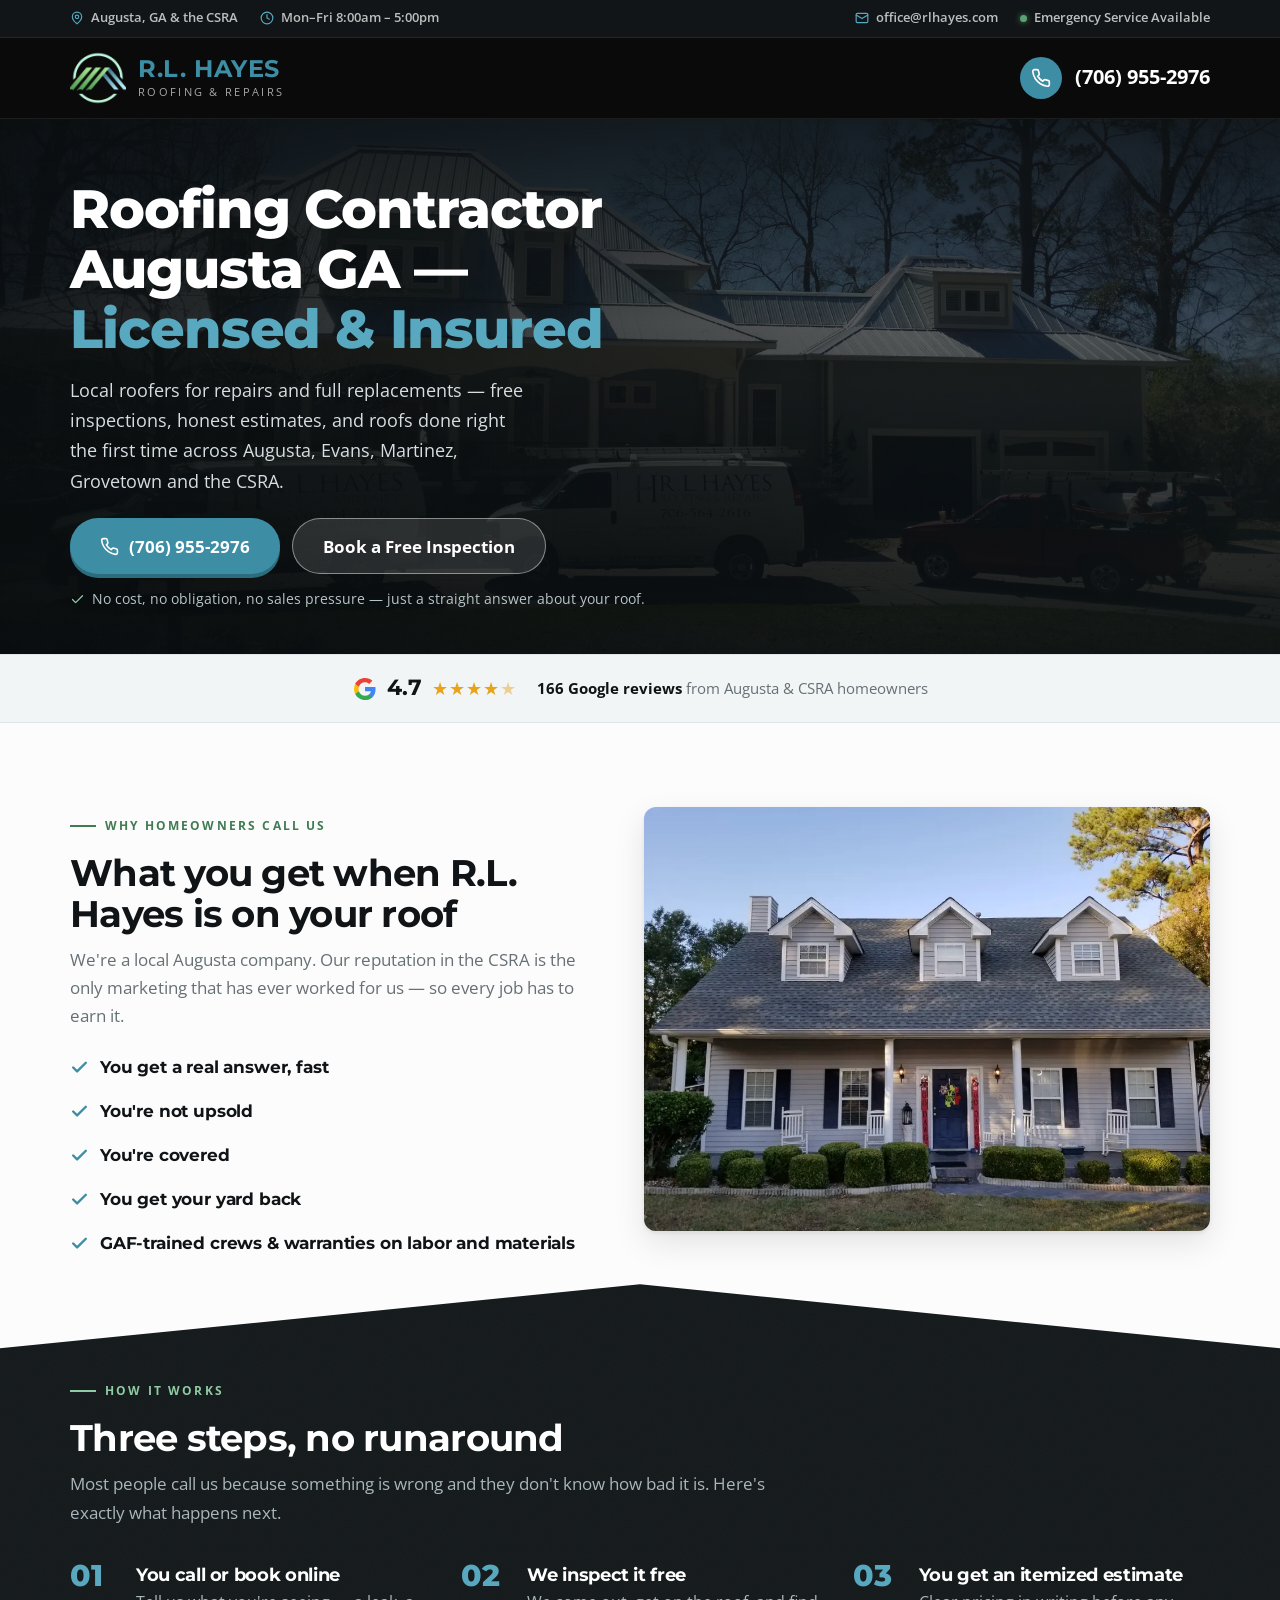
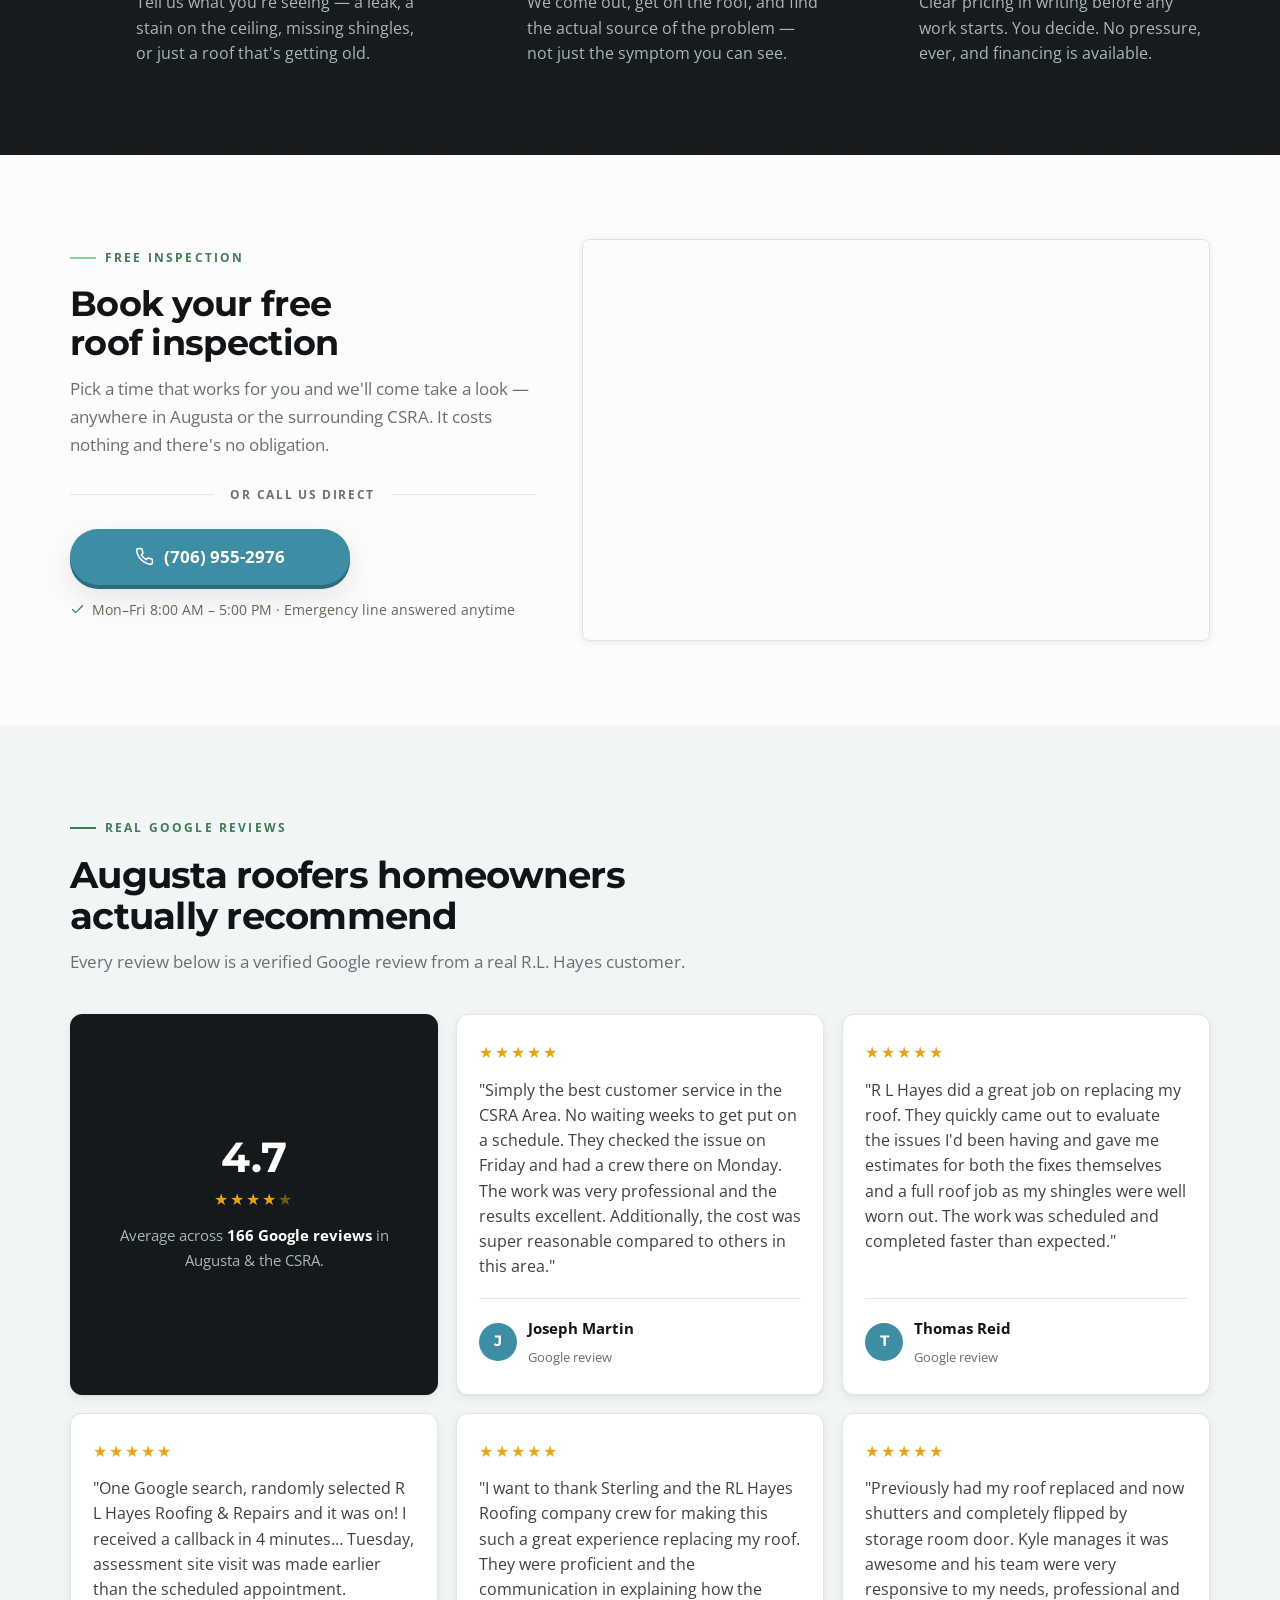
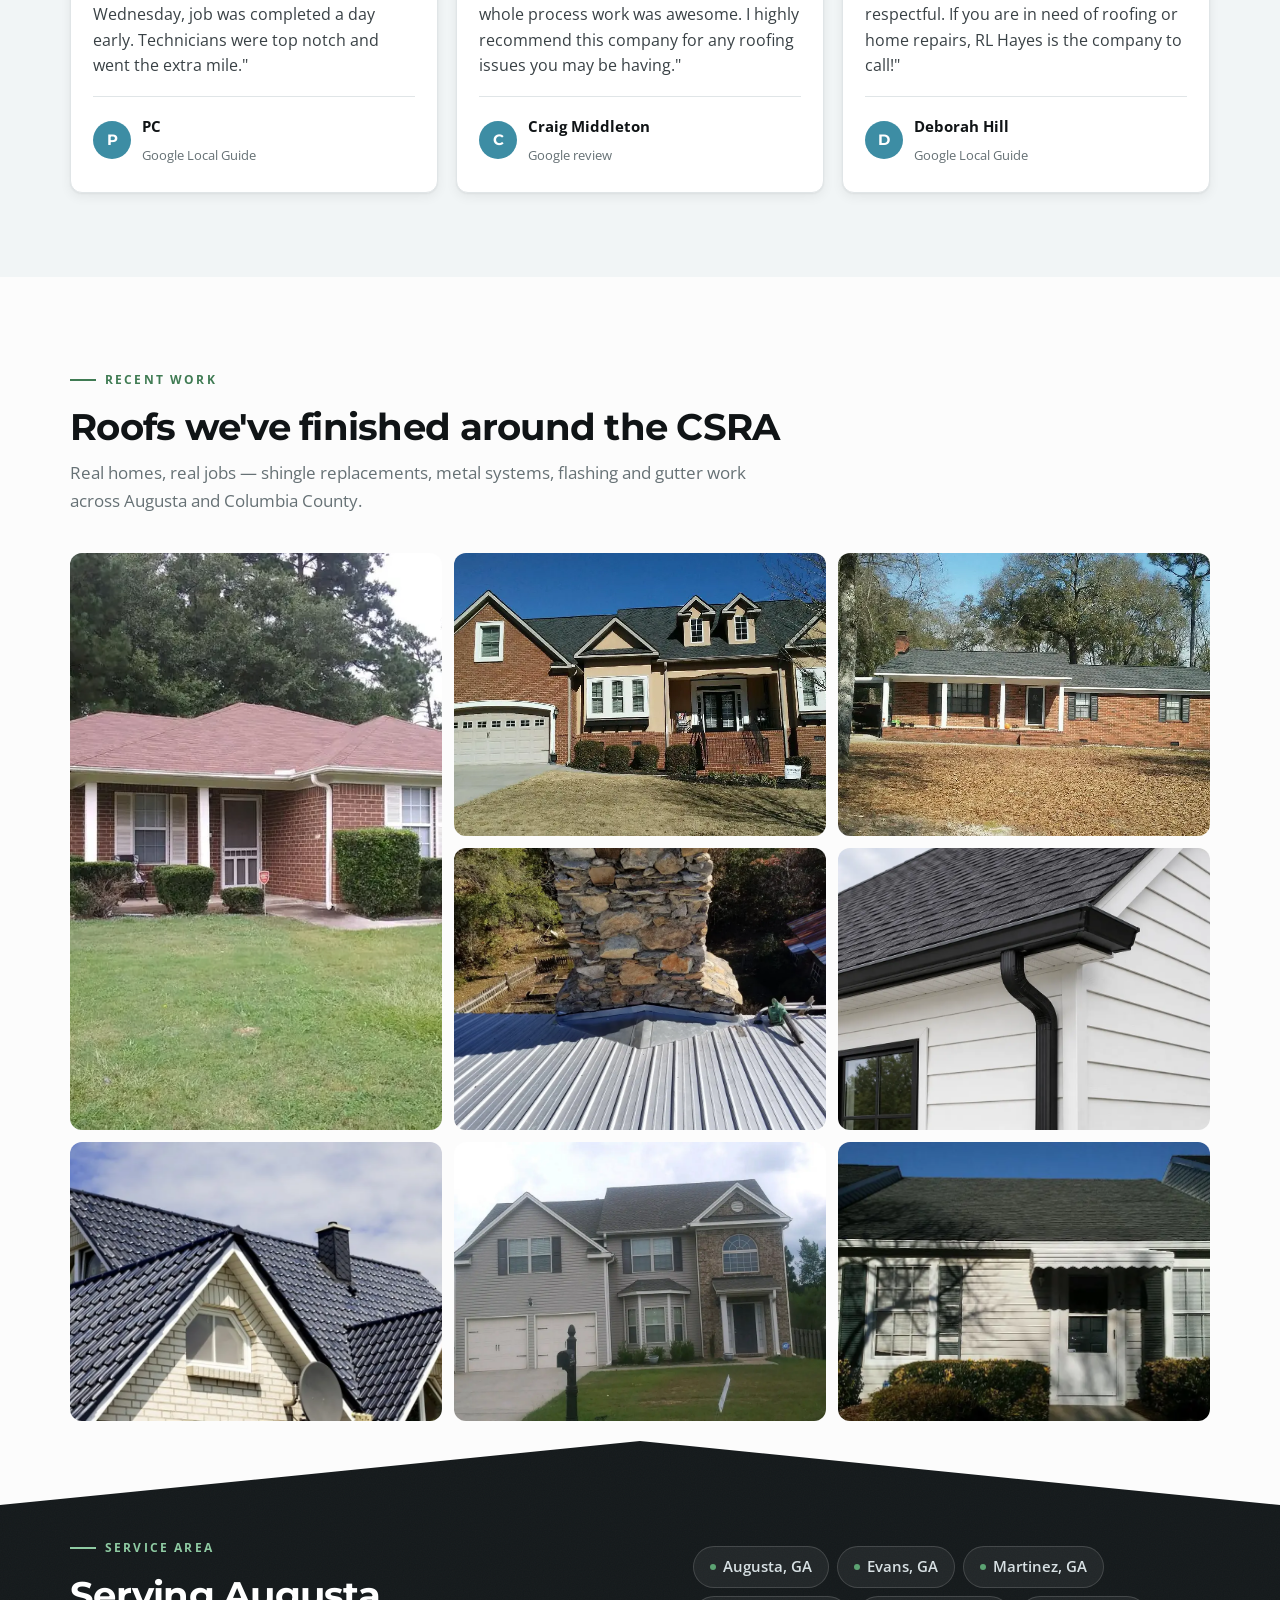
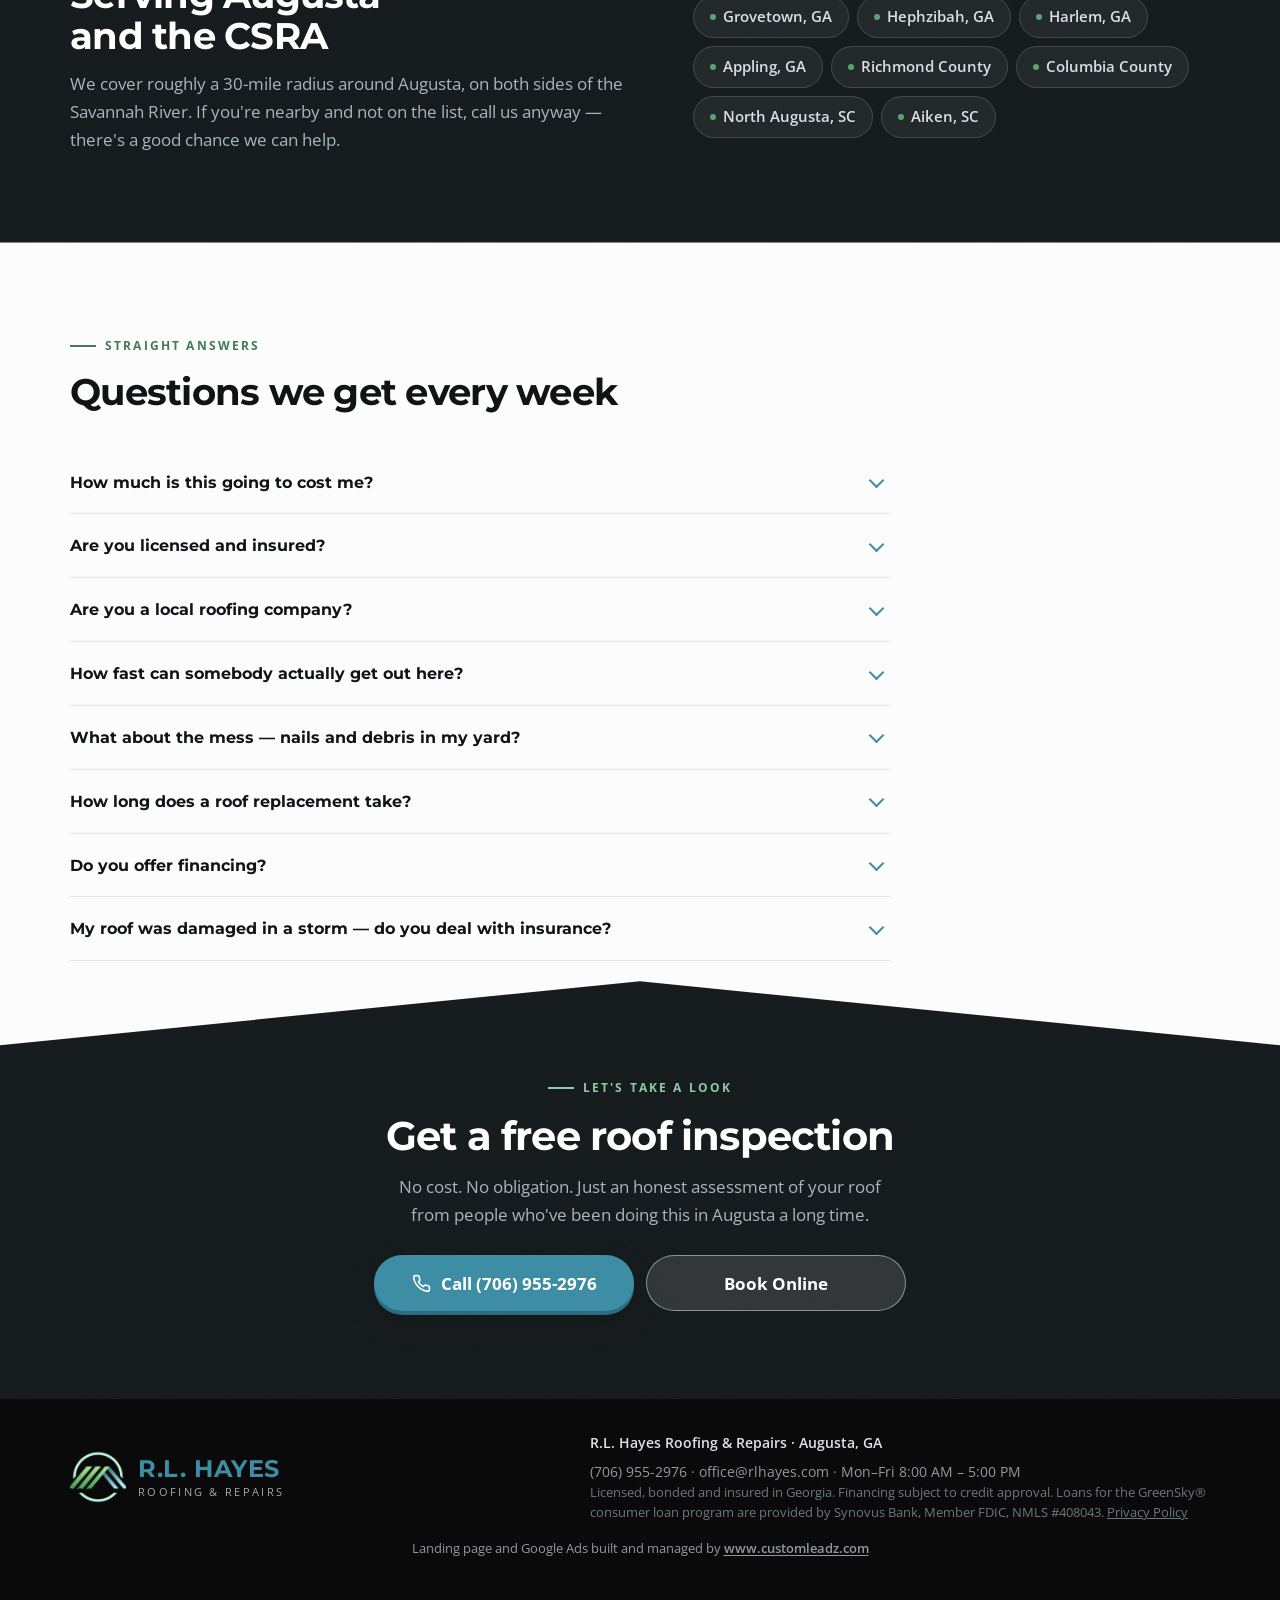
==== commit 42c39784: "Footer: CustomLeadz credit line + privacy policy link/page Co-Authored-By: Claude Fable 5.1 <noreply" ====
--- a/index.html
+++ b/index.html
@@ -390,9 +390,11 @@
     <div>
       <p class="nap">R.L. Hayes Roofing &amp; Repairs · Augusta, GA</p>
       <p style="margin:0">(706) 955-2976 · office@rlhayes.com · Mon–Fri 8:00 AM – 5:00 PM</p>
-      <p class="fine">Licensed, bonded and insured in Georgia. Financing subject to credit approval. Loans for the GreenSky® consumer loan program are provided by Synovus Bank, Member FDIC, NMLS #408043.</p>
-    </div>
-  </div>
+      <p class="fine">Licensed, bonded and insured in Georgia. Financing subject to credit approval. Loans for the GreenSky® consumer loan program are provided by Synovus Bank, Member FDIC, NMLS #408043. <a href="privacy" style="color:inherit;text-decoration:underline">Privacy Policy</a></p>
+    </div>
+  </div>
+
+  <div class="cl-credit" style="text-align:center;font-size:.8rem;line-height:1.5;padding:16px 16px 18px;margin:0 auto">Landing page and Google Ads built and managed by <a href="https://www.customleadz.com" target="_blank" rel="noopener" style="color:inherit;font-weight:600;text-decoration:underline;text-underline-offset:2px">www.customleadz.com</a></div>
 </footer>
 
 <!-- ===================== STICKY MOBILE CALL BAR ===================== -->
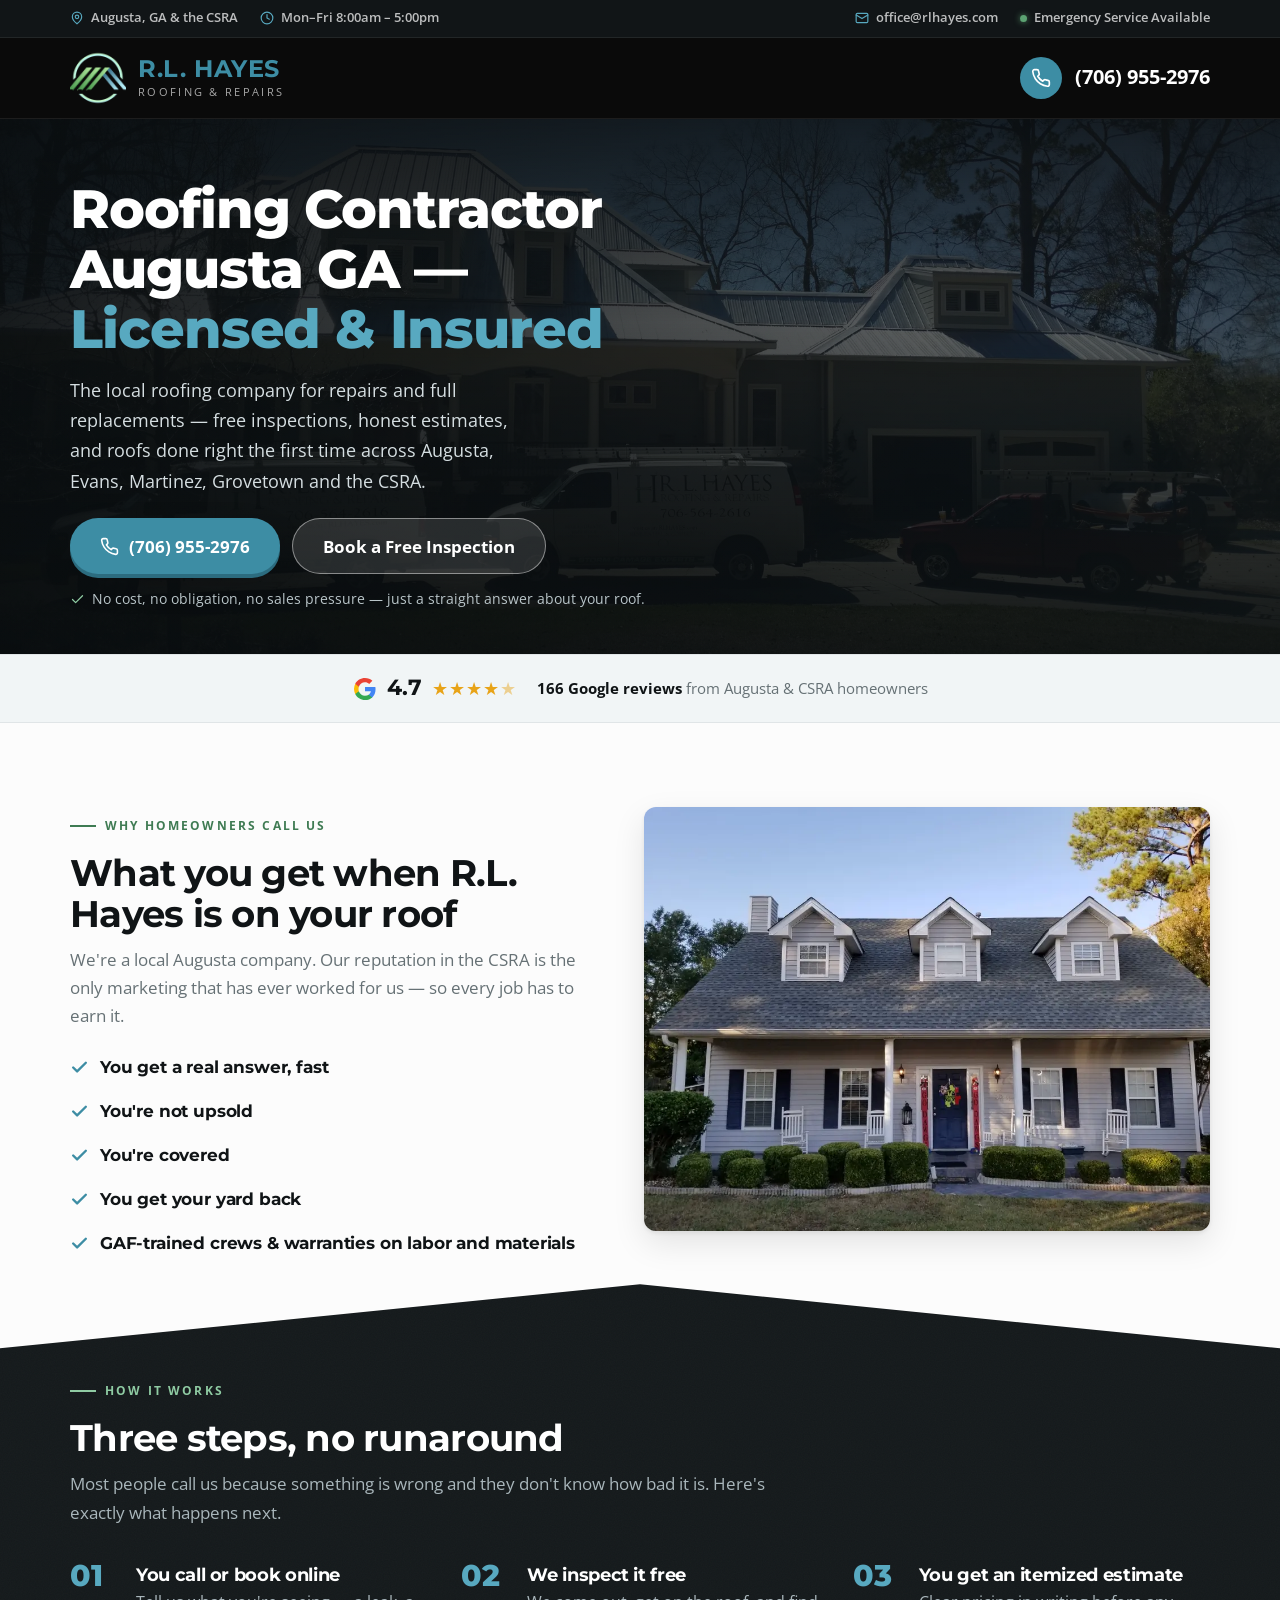
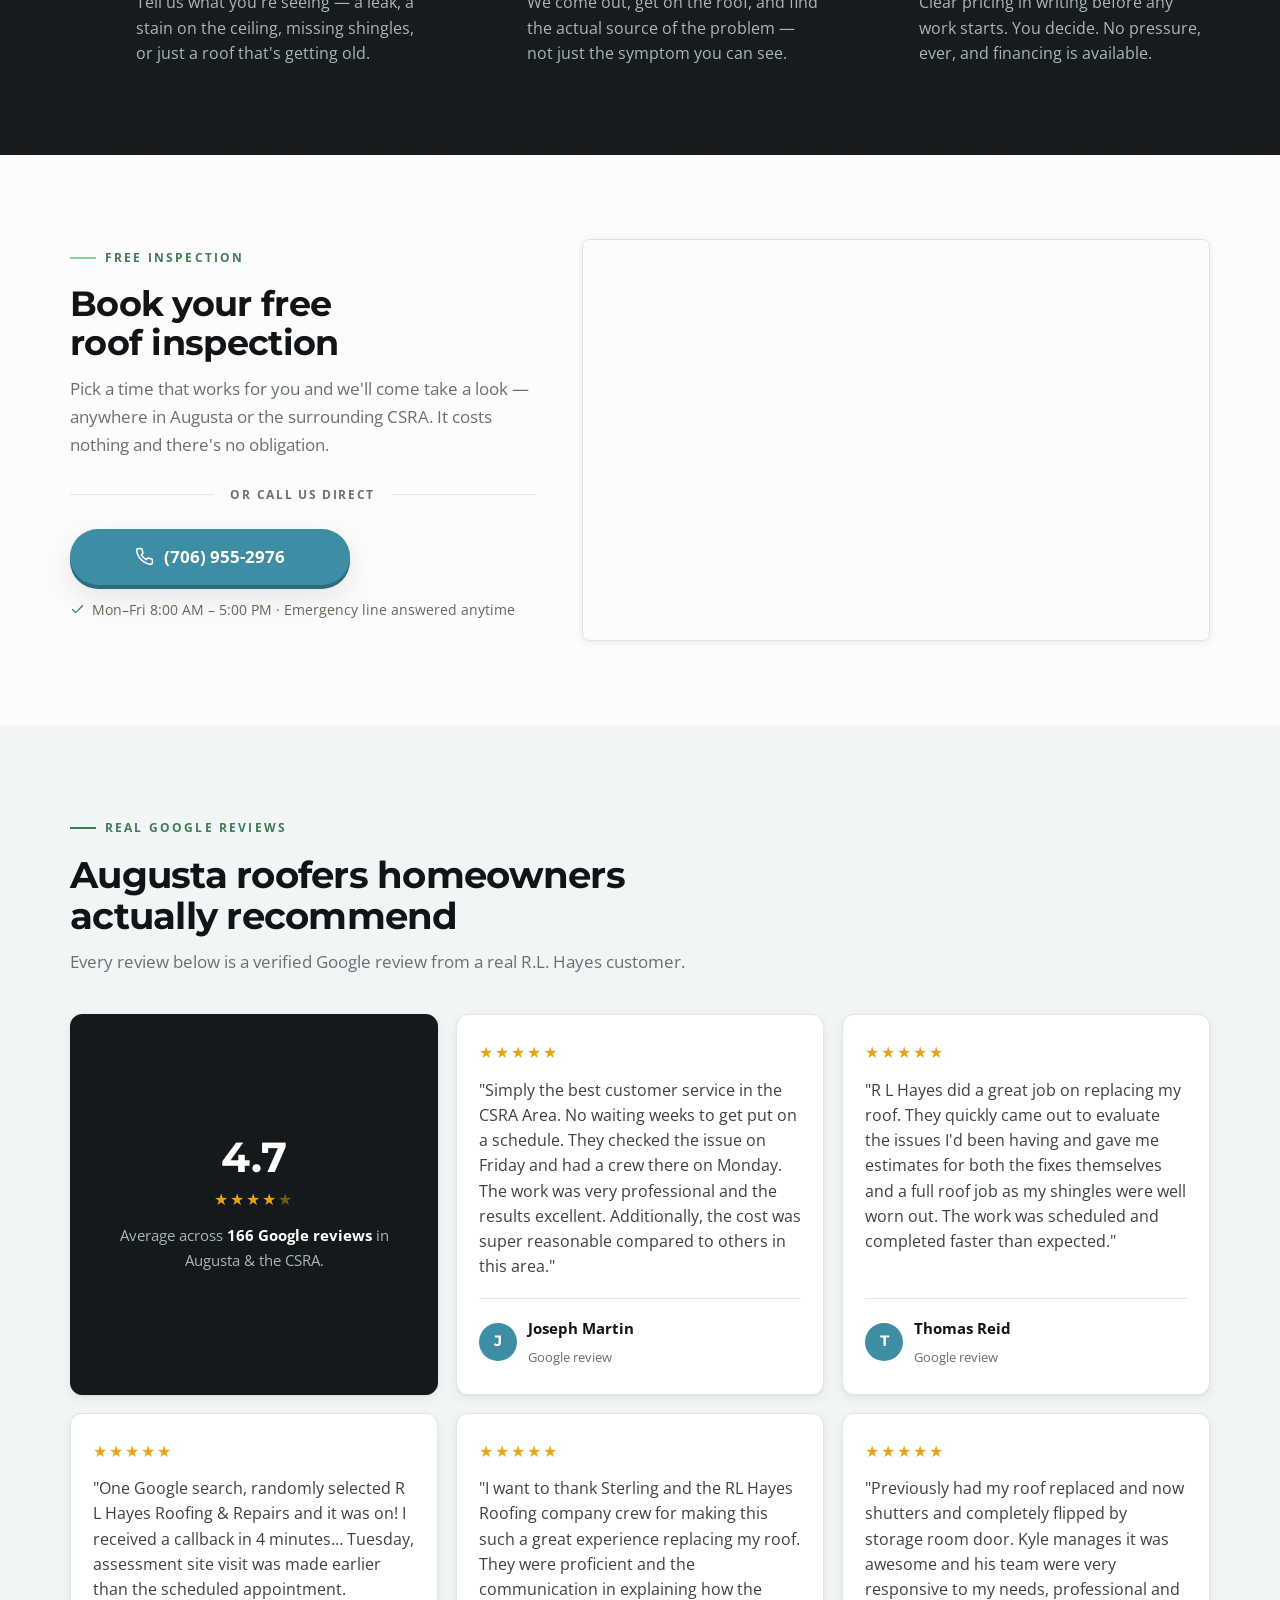
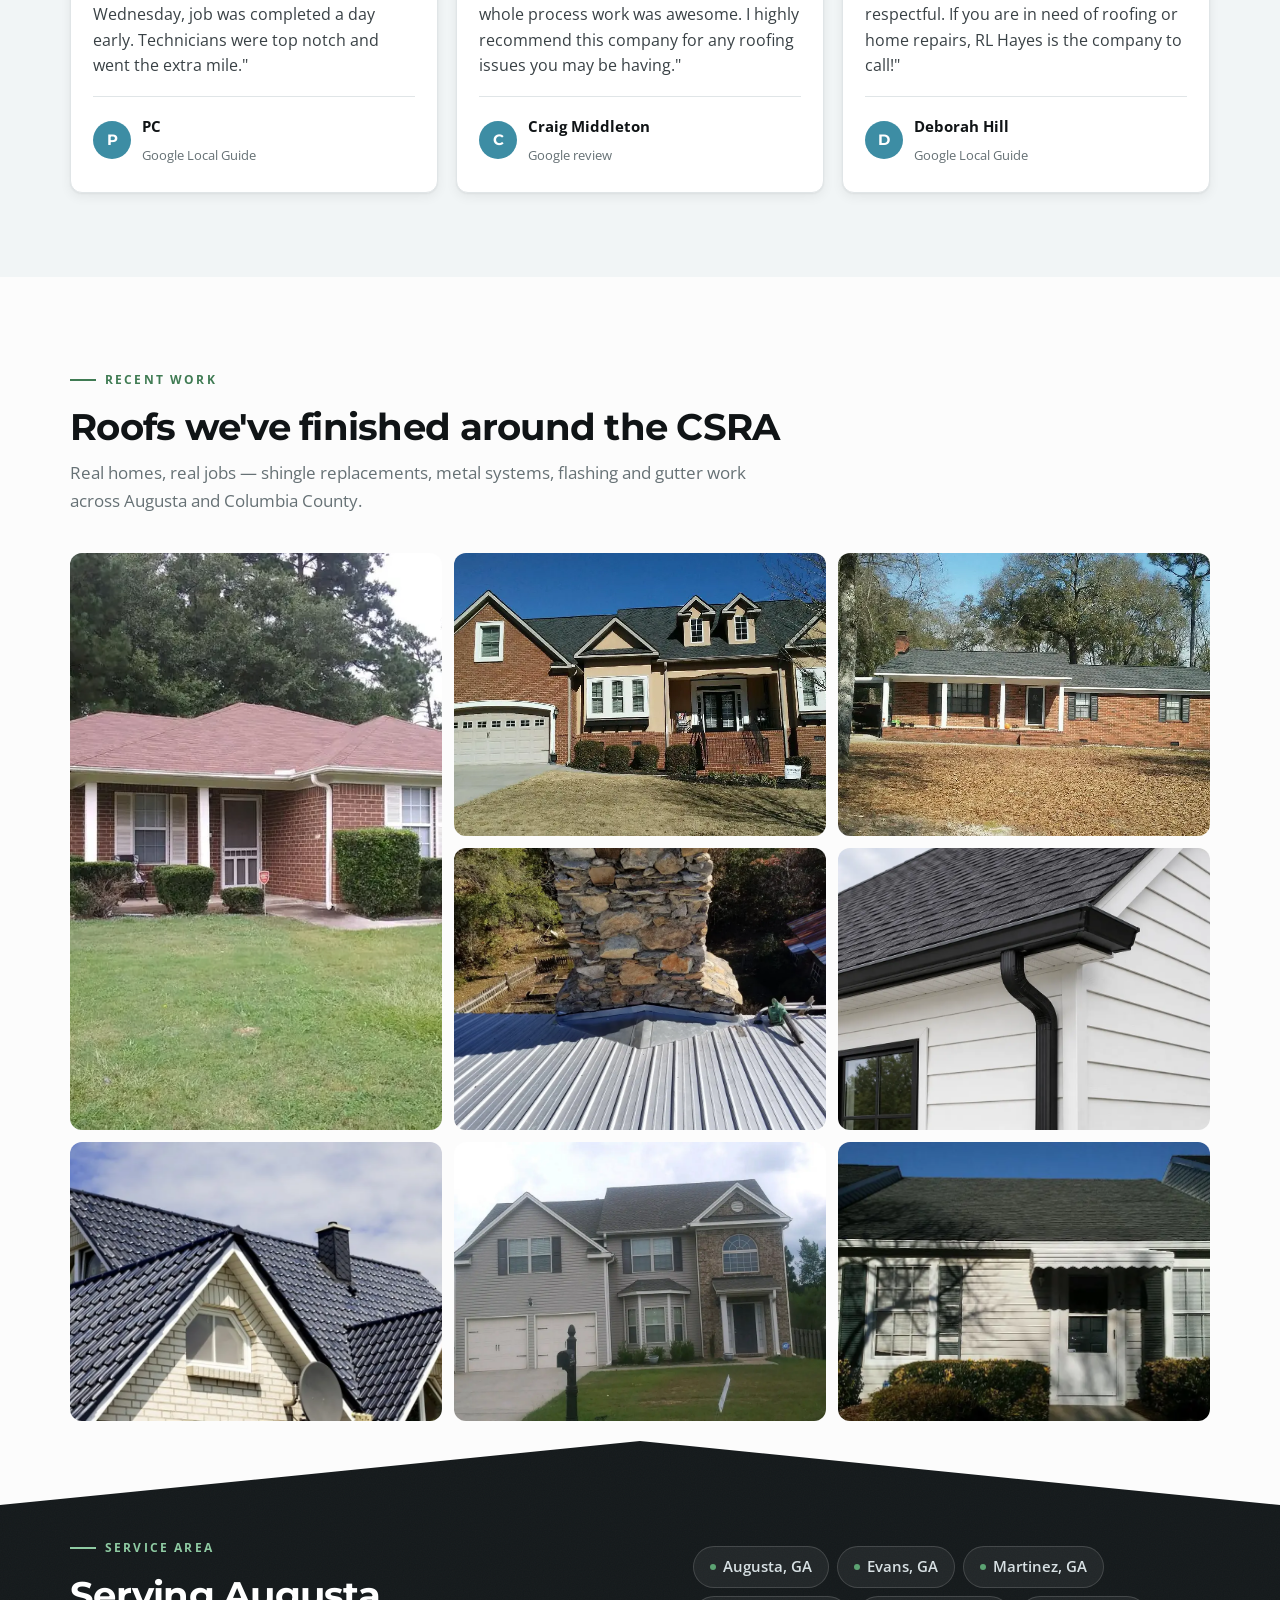
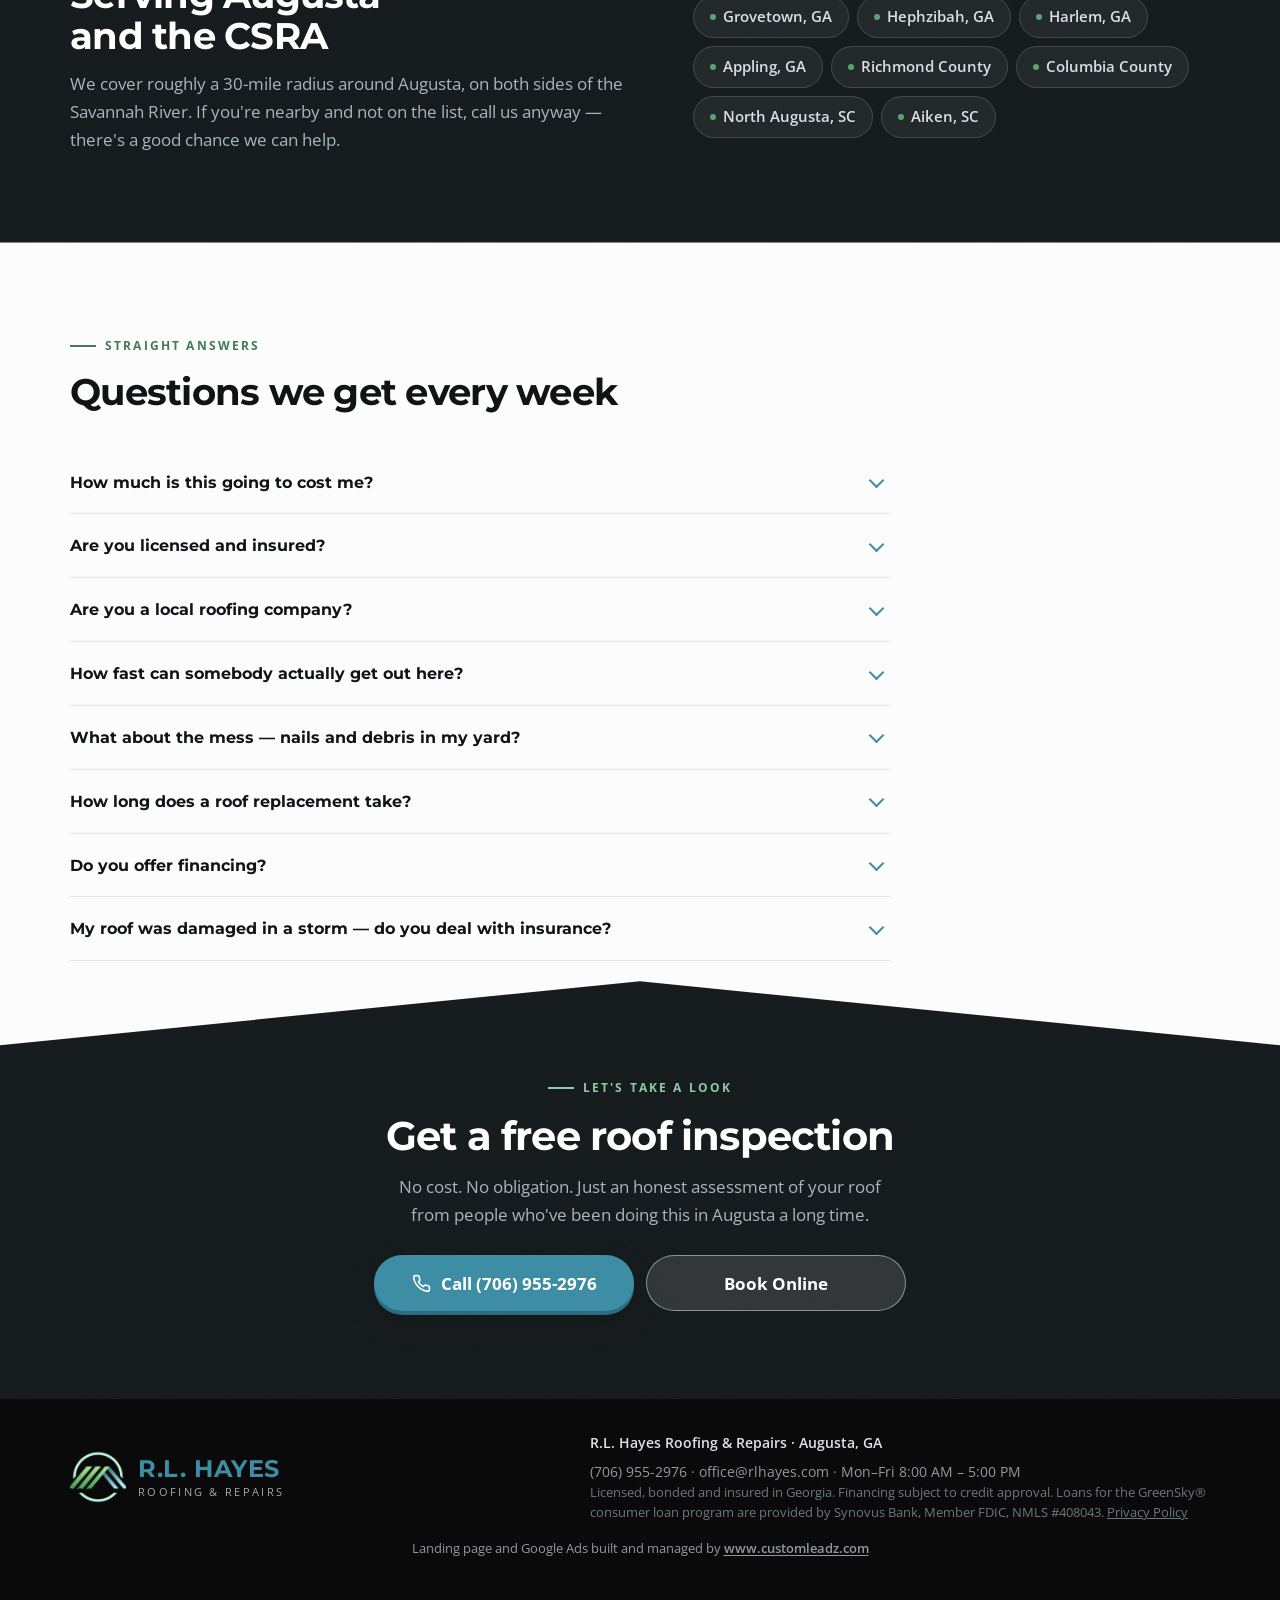
==== commit 45806ff6: "Hero subheads: 'roofing company' on contractor page, 'new roof' on replacement page (QS landing-page" ====
--- a/index.html
+++ b/index.html
@@ -87,7 +87,7 @@
   <div class="wrap">
     <div class="hero-copy">
       <h1 class="rise d1">Roofing Contractor Augusta GA — <em>Licensed &amp; Insured</em></h1>
-      <p class="hero-sub rise d2">Local roofers for repairs and full replacements — free inspections, honest estimates, and roofs done right the first time across Augusta, Evans, Martinez, Grovetown and the CSRA.</p>
+      <p class="hero-sub rise d2">The local roofing company for repairs and full replacements — free inspections, honest estimates, and roofs done right the first time across Augusta, Evans, Martinez, Grovetown and the CSRA.</p>
 
       <div class="cta-row rise d3">
         <a class="btn btn-call" href="tel:+17069552976" data-loc="hero">
